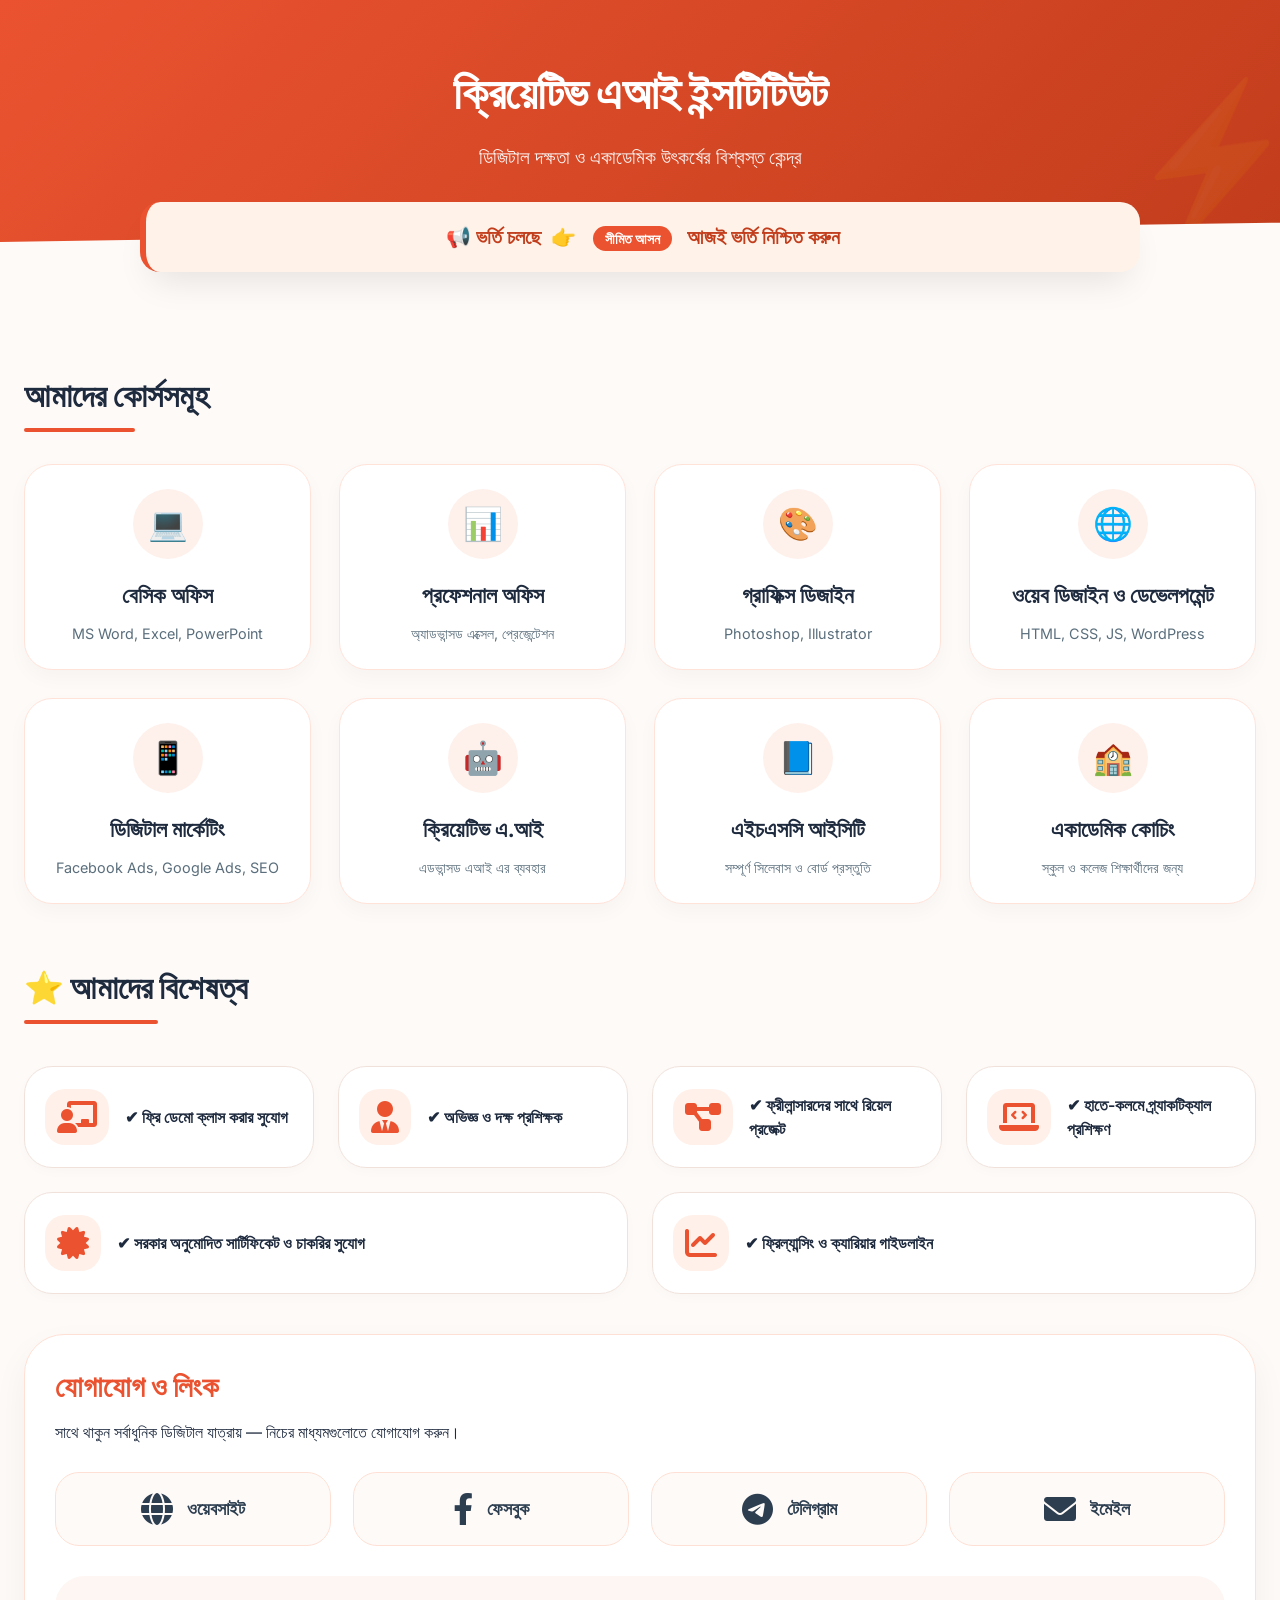
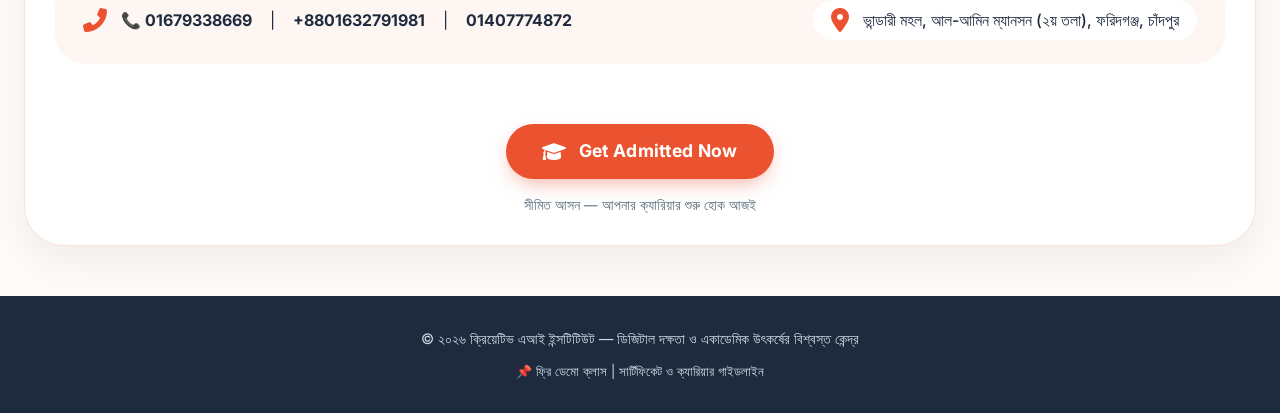
==== index.html @ bca7ca6b "Add files via upload" ====
<!DOCTYPE html>
<html lang="bn">
<head>
  <meta charset="UTF-8">
  <meta name="viewport" content="width=device-width, initial-scale=1.0, user-scalable=yes">
  <title>ক্রিয়েটিভ এআই ইন্সটিটিউট | ডিজিটাল দক্ষতা ও একাডেমিক উৎকর্ষ</title>
  <!-- Google Fonts & Font Awesome Icons for professional look -->
  <link href="https://fonts.googleapis.com/css2?family=Inter:opsz,wght@14..32,300;14..32,400;14..32,600;14..32,700;14..32,800&display=swap" rel="stylesheet">
  <link rel="stylesheet" href="https://cdnjs.cloudflare.com/ajax/libs/font-awesome/6.0.0-beta3/css/all.min.css">
  <!-- AOS Library for scroll animations -->
  <link href="https://unpkg.com/aos@2.3.1/dist/aos.css" rel="stylesheet">
  <style>
    * {
      margin: 0;
      padding: 0;
      box-sizing: border-box;
    }

    body {
      font-family: 'Inter', sans-serif;
      background-color: #fefaf8;
      color: #1e2a3e;
      scroll-behavior: smooth;
      line-height: 1.5;
    }

    /* custom scrollbar */
    ::-webkit-scrollbar {
      width: 8px;
    }
    ::-webkit-scrollbar-track {
      background: #f1e8e5;
    }
    ::-webkit-scrollbar-thumb {
      background: #EB5330;
      border-radius: 10px;
    }

    /* header with gradient & animation */
    .hero {
      background: linear-gradient(135deg, #EB5330 0%, #c23d1c 100%);
      color: white;
      padding: 60px 20px 70px;
      text-align: center;
      position: relative;
      overflow: hidden;
      clip-path: polygon(0 0, 100% 0, 100% 92%, 0 100%);
    }

    .hero h1 {
      font-size: 2.8rem;
      font-weight: 800;
      letter-spacing: -0.5px;
      margin-bottom: 16px;
      animation: fadeSlideUp 0.8s ease-out;
    }

    .hero p {
      font-size: 1.2rem;
      opacity: 0.95;
      max-width: 650px;
      margin: 0 auto;
      animation: fadeSlideUp 0.8s ease-out 0.1s backwards;
    }

    @keyframes fadeSlideUp {
      0% {
        opacity: 0;
        transform: translateY(30px);
      }
      100% {
        opacity: 1;
        transform: translateY(0);
      }
    }

    .hero::after {
      content: "⚡";
      font-size: 140px;
      opacity: 0.08;
      position: absolute;
      bottom: -20px;
      right: -20px;
      pointer-events: none;
      transform: rotate(-8deg);
    }

    .container {
      max-width: 1280px;
      margin: 0 auto;
      padding: 0 24px;
    }

    /* announcement banner */
    .announcement {
      background: #fff3e9;
      border-left: 6px solid #EB5330;
      border-radius: 20px;
      padding: 20px 28px;
      margin: -40px auto 40px auto;
      max-width: 1000px;
      box-shadow: 0 20px 35px -12px rgba(0, 0, 0, 0.1);
      text-align: center;
      backdrop-filter: blur(2px);
      transition: transform 0.3s ease, box-shadow 0.3s;
      animation: fadeSlideUp 0.6s ease-out 0.2s backwards;
    }

    .announcement:hover {
      transform: translateY(-5px);
      box-shadow: 0 25px 40px -14px rgba(235, 83, 48, 0.2);
    }

    .announcement p {
      font-size: 1.25rem;
      font-weight: 700;
      color: #c23d1c;
    }

    .announcement span {
      font-weight: 800;
      background: #EB5330;
      color: white;
      padding: 4px 12px;
      border-radius: 50px;
      font-size: 0.9rem;
      margin-left: 12px;
    }

    /* section headings */
    .section-title {
      font-size: 2rem;
      font-weight: 800;
      color: #1e2a3e;
      margin: 60px 0 24px 0;
      position: relative;
      display: inline-block;
    }
    .section-title:after {
      content: '';
      position: absolute;
      bottom: -12px;
      left: 0;
      width: 60%;
      height: 4px;
      background: #EB5330;
      border-radius: 4px;
    }

    /* course grid - modern cards with hover */
    .courses-grid {
      display: grid;
      grid-template-columns: repeat(auto-fill, minmax(260px, 1fr));
      gap: 28px;
      margin-top: 20px;
    }

    .course-card {
      background: white;
      border-radius: 28px;
      padding: 24px 20px;
      transition: all 0.35s cubic-bezier(0.2, 0.9, 0.4, 1.1);
      box-shadow: 0 8px 20px rgba(0, 0, 0, 0.03);
      border: 1px solid #ffe2d8;
      cursor: pointer;
      text-align: center;
    }

    .course-card:hover {
      transform: translateY(-10px);
      box-shadow: 0 25px 35px -12px rgba(235, 83, 48, 0.25);
      border-color: #EB5330;
      background: #ffffff;
    }

    .course-icon {
      background: #fef1ec;
      width: 70px;
      height: 70px;
      line-height: 70px;
      text-align: center;
      border-radius: 50%;
      font-size: 32px;
      margin: 0 auto 20px;
      transition: 0.3s;
      color: #EB5330;
    }

    .course-card:hover .course-icon {
      background: #EB5330;
      color: white;
      transform: scale(1.05);
    }

    .course-card h3 {
      font-size: 1.35rem;
      font-weight: 700;
      margin-bottom: 12px;
    }

    .course-card p {
      font-size: 0.9rem;
      color: #5a6e7c;
    }

    /* features list with icons */
    .features-grid {
      display: flex;
      flex-wrap: wrap;
      gap: 24px;
      margin: 30px 0 40px;
    }

    .feature-item {
      flex: 1 1 280px;
      background: white;
      padding: 22px 20px;
      border-radius: 28px;
      display: flex;
      align-items: center;
      gap: 16px;
      transition: 0.25s;
      box-shadow: 0 4px 12px rgba(0,0,0,0.02);
      border: 1px solid #f0e2db;
    }

    .feature-item i {
      font-size: 32px;
      color: #EB5330;
      background: #fff0ea;
      padding: 12px;
      border-radius: 20px;
    }

    .feature-item span {
      font-weight: 600;
      font-size: 1rem;
    }

    /* contact & social section - unified box style */
    .contact-wrapper {
      background: #ffffff;
      border-radius: 40px;
      padding: 30px 30px;
      margin: 40px 0 50px;
      box-shadow: 0 15px 35px rgba(0,0,0,0.05);
      border: 1px solid #ffe0d4;
    }

    /* UNIFIED BOXES: website, facebook, telegram, email all same style */
    .social-links {
      display: grid;
      grid-template-columns: repeat(auto-fit, minmax(200px, 1fr));
      gap: 22px;
      margin: 28px 0 24px;
    }

    .social-card {
      background: #fefaf8;
      border-radius: 24px;
      text-align: center;
      padding: 20px 12px;
      transition: all 0.3s;
      border: 1px solid #fee0d4;
      text-decoration: none;
      color: #2d3e50;
      display: flex;
      align-items: center;
      justify-content: center;
      gap: 14px;
      font-weight: 700;
      font-size: 1.1rem;
      backdrop-filter: blur(2px);
    }

    .social-card i {
      font-size: 32px;
      transition: 0.2s;
    }

    .social-card:hover {
      background: #EB5330;
      color: white;
      transform: translateY(-6px);
      border-color: #EB5330;
      box-shadow: 0 15px 25px -12px rgba(235,83,48,0.4);
    }

    .social-card:hover i {
      color: white;
      transform: scale(1.02);
    }

    /* email box same style - we add an extra email card */
    .email-card {
      background: #fefaf8;
      border-radius: 24px;
      text-align: center;
      padding: 20px 12px;
      transition: all 0.3s;
      border: 1px solid #fee0d4;
      text-decoration: none;
      color: #2d3e50;
      display: flex;
      align-items: center;
      justify-content: center;
      gap: 14px;
      font-weight: 700;
      font-size: 1rem;
      cursor: pointer;
    }

    .email-card i {
      font-size: 32px;
      color: #EB5330;
    }

    .email-card:hover {
      background: #EB5330;
      color: white;
      transform: translateY(-6px);
      border-color: #EB5330;
    }
    .email-card:hover i {
      color: white;
    }

    .contact-details {
      display: flex;
      flex-wrap: wrap;
      gap: 28px;
      justify-content: space-between;
      background: #fdf6f2;
      border-radius: 30px;
      padding: 24px 28px;
      margin-top: 30px;
    }

    .contact-details div {
      display: flex;
      align-items: center;
      gap: 14px;
      font-size: 1rem;
      flex-wrap: wrap;
    }

    .contact-details i {
      font-size: 24px;
      color: #EB5330;
    }

    .address {
      font-weight: 500;
      background: #ffffff;
      padding: 8px 18px;
      border-radius: 40px;
    }

    /* CTA button styling */
    .cta-btn {
      display: inline-flex;
      align-items: center;
      gap: 12px;
      background: #EB5330;
      color: white;
      border: none;
      padding: 14px 36px;
      border-radius: 60px;
      font-weight: 700;
      margin-top: 20px;
      transition: all 0.3s ease;
      text-decoration: none;
      font-size: 1.1rem;
      box-shadow: 0 8px 20px -6px rgba(235,83,48,0.5);
      letter-spacing: 0.3px;
    }

    .cta-btn i {
      font-size: 1.2rem;
    }

    .cta-btn:hover {
      background: #b93f20;
      transform: scale(1.03);
      box-shadow: 0 12px 24px -8px rgba(235,83,48,0.7);
    }

    footer {
      background: #1e2a3e;
      color: #cddfe7;
      text-align: center;
      padding: 32px 20px;
      margin-top: 40px;
      font-size: 0.9rem;
    }

    @keyframes pulseGlow {
      0% { box-shadow: 0 0 0 0 rgba(235,83,48,0.4); }
      70% { box-shadow: 0 0 0 12px rgba(235,83,48,0); }
      100% { box-shadow: 0 0 0 0 rgba(235,83,48,0); }
    }

    @media (max-width: 768px) {
      .hero h1 {
        font-size: 2rem;
      }
      .hero p {
        font-size: 1rem;
      }
      .section-title {
        font-size: 1.7rem;
      }
      .announcement p {
        font-size: 1rem;
      }
      .contact-details {
        flex-direction: column;
        align-items: flex-start;
      }
      .social-card, .email-card {
        font-size: 0.95rem;
        padding: 16px 8px;
      }
    }
  </style>
</head>
<body>

<header class="hero">
  <h1>ক্রিয়েটিভ এআই ইন্সটিটিউট</h1>
  <p>ডিজিটাল দক্ষতা ও একাডেমিক উৎকর্ষের বিশ্বস্ত কেন্দ্র</p>
</header>

<div class="container">
  <!-- animated announcement -->
  <div class="announcement" data-aos="fade-up" data-aos-duration="700">
    <p>📢 ভর্তি চলছে &nbsp;👉 <span>সীমিত আসন</span> &nbsp; আজই ভর্তি নিশ্চিত করুন</p>
  </div>

  <!-- Courses section -->
  <h2 class="section-title" data-aos="fade-right">আমাদের কোর্সসমূহ</h2>
  <div class="courses-grid" data-aos="fade-up" data-aos-delay="100">
    <div class="course-card">
      <div class="course-icon">💻</div>
      <h3>বেসিক অফিস</h3>
      <p>MS Word, Excel, PowerPoint</p>
    </div>
    <div class="course-card">
      <div class="course-icon">📊</div>
      <h3>প্রফেশনাল অফিস</h3>
      <p>অ্যাডভান্সড এক্সেল, প্রেজেন্টেশন</p>
    </div>
    <div class="course-card">
      <div class="course-icon">🎨</div>
      <h3>গ্রাফিক্স ডিজাইন</h3>
      <p>Photoshop, Illustrator</p>
    </div>
    <div class="course-card">
      <div class="course-icon">🌐</div>
      <h3>ওয়েব ডিজাইন ও ডেভেলপমেন্ট</h3>
      <p>HTML, CSS, JS, WordPress</p>
    </div>
    <div class="course-card">
      <div class="course-icon">📱</div>
      <h3>ডিজিটাল মার্কেটিং</h3>
      <p>Facebook Ads, Google Ads, SEO</p>
    </div>
    <div class="course-card">
      <div class="course-icon">🤖</div>
      <h3>ক্রিয়েটিভ এ.আই</h3>
      <p>এডভান্সড এআই এর ব্যবহার</p>
    </div>
    <div class="course-card">
      <div class="course-icon">📘</div>
      <h3>এইচএসসি আইসিটি</h3>
      <p>সম্পূর্ণ সিলেবাস ও বোর্ড প্রস্তুতি</p>
    </div>
    <div class="course-card">
      <div class="course-icon">🏫</div>
      <h3>একাডেমিক কোচিং</h3>
      <p>স্কুল ও কলেজ শিক্ষার্থীদের জন্য</p>
    </div>
  </div>

  <!-- Our specialties with better animation -->
  <h2 class="section-title" data-aos="fade-right">⭐ আমাদের বিশেষত্ব</h2>
  <div class="features-grid" data-aos="fade-up" data-aos-delay="50">
    <div class="feature-item"><i class="fas fa-chalkboard-teacher"></i><span>✔ ফ্রি ডেমো ক্লাস করার সুযোগ</span></div>
    <div class="feature-item"><i class="fas fa-user-tie"></i><span>✔ অভিজ্ঞ ও দক্ষ প্রশিক্ষক</span></div>
    <div class="feature-item"><i class="fas fa-project-diagram"></i><span>✔ ফ্রীলান্সারদের সাথে রিয়েল প্রজেক্ট</span></div>
    <div class="feature-item"><i class="fas fa-laptop-code"></i><span>✔ হাতে-কলমে প্র্যাকটিক্যাল প্রশিক্ষণ</span></div>
    <div class="feature-item"><i class="fas fa-certificate"></i><span>✔ সরকার অনুমোদিত সার্টিফিকেট ও চাকরির সুযোগ</span></div>
    <div class="feature-item"><i class="fas fa-chart-line"></i><span>✔ ফ্রিল্যান্সিং ও ক্যারিয়ার গাইডলাইন</span></div>
  </div>

  <!-- contact & social professional area with UNIFIED boxes for Website, FB, Telegram, and Email -->
  <div class="contact-wrapper" data-aos="zoom-in-up" data-aos-duration="800">
    <h3 style="font-size: 1.8rem; font-weight: 700; color: #EB5330; margin-bottom: 12px;">যোগাযোগ ও লিংক</h3>
    <p style="margin-bottom: 20px;">সাথে থাকুন সর্বাধুনিক ডিজিটাল যাত্রায় — নিচের মাধ্যমগুলোতে যোগাযোগ করুন।</p>

    <!-- Four identical style boxes: Website, Facebook, Telegram, Email -->
    <div class="social-links">
      <a href="https://creativeaiinstitute.blogspot.com" target="_blank" class="social-card">
        <i class="fas fa-globe"></i> ওয়েবসাইট
      </a>
      <a href="https://www.facebook.com/share/17eVQiakV6/" target="_blank" class="social-card">
        <i class="fab fa-facebook-f"></i> ফেসবুক
      </a>
      <a href="https://t.me/creativeaibd01" target="_blank" class="social-card">
        <i class="fab fa-telegram-plane"></i> টেলিগ্রাম
      </a>
      <!-- Email as same style box (opens mail client) -->
      <a href="mailto:creativeaibd01@gmail.com" class="social-card">
        <i class="fas fa-envelope"></i> ইমেইল
      </a>
    </div>

    <!-- Phone & address details (kept clean) -->
    <div class="contact-details">
      <div><i class="fas fa-phone-alt"></i> <strong>📞 01679338669</strong> &nbsp;|&nbsp; <strong>+8801632791981</strong> &nbsp;|&nbsp; <strong>01407774872</strong></div>
      <div class="address"><i class="fas fa-map-marker-alt"></i> ভান্ডারী মহল, আল-আমিন ম্যানসন (২য় তলা), ফরিদগঞ্জ, চাঁদপুর</div>
    </div>

    <!-- CTA Button: "Get admitted now" linking to the website (same as website link) 
         And changed text to appropriate admission CTA in both Bangla+English vibe -->
    <div style="text-align: center; margin-top: 40px;">
      <a href="https://creativeaiinstitute.blogspot.com" target="_blank" class="cta-btn" style="animation: pulseGlow 1.8s infinite;">
        <i class="fas fa-graduation-cap"></i>Get Admitted Now
      </a>
      <p style="margin-top: 16px; font-size: 0.85rem; color: #5a6e7c;">সীমিত আসন — আপনার ক্যারিয়ার শুরু হোক আজই</p>
    </div>
  </div>
</div>

<footer>
  <p>© ২০২৬ ক্রিয়েটিভ এআই ইন্সটিটিউট — ডিজিটাল দক্ষতা ও একাডেমিক উৎকর্ষের বিশ্বস্ত কেন্দ্র</p>
  <p style="margin-top: 12px; font-size: 0.8rem;">📌 ফ্রি ডেমো ক্লাস | সার্টিফিকেট ও ক্যারিয়ার গাইডলাইন</p>
</footer>

<!-- AOS script for scroll animations -->
<script src="https://unpkg.com/aos@2.3.1/dist/aos.js"></script>
<script>
  AOS.init({
    duration: 800,
    once: true,
    offset: 60,
    easing: 'ease-out-quad'
  });
  // optional micro-interaction
  const courseCards = document.querySelectorAll('.course-card');
  courseCards.forEach(card => {
    card.addEventListener('click', () => {
      // just for user engagement feel
      console.log('Explore course');
    });
  });
</script>
</body>
</html>
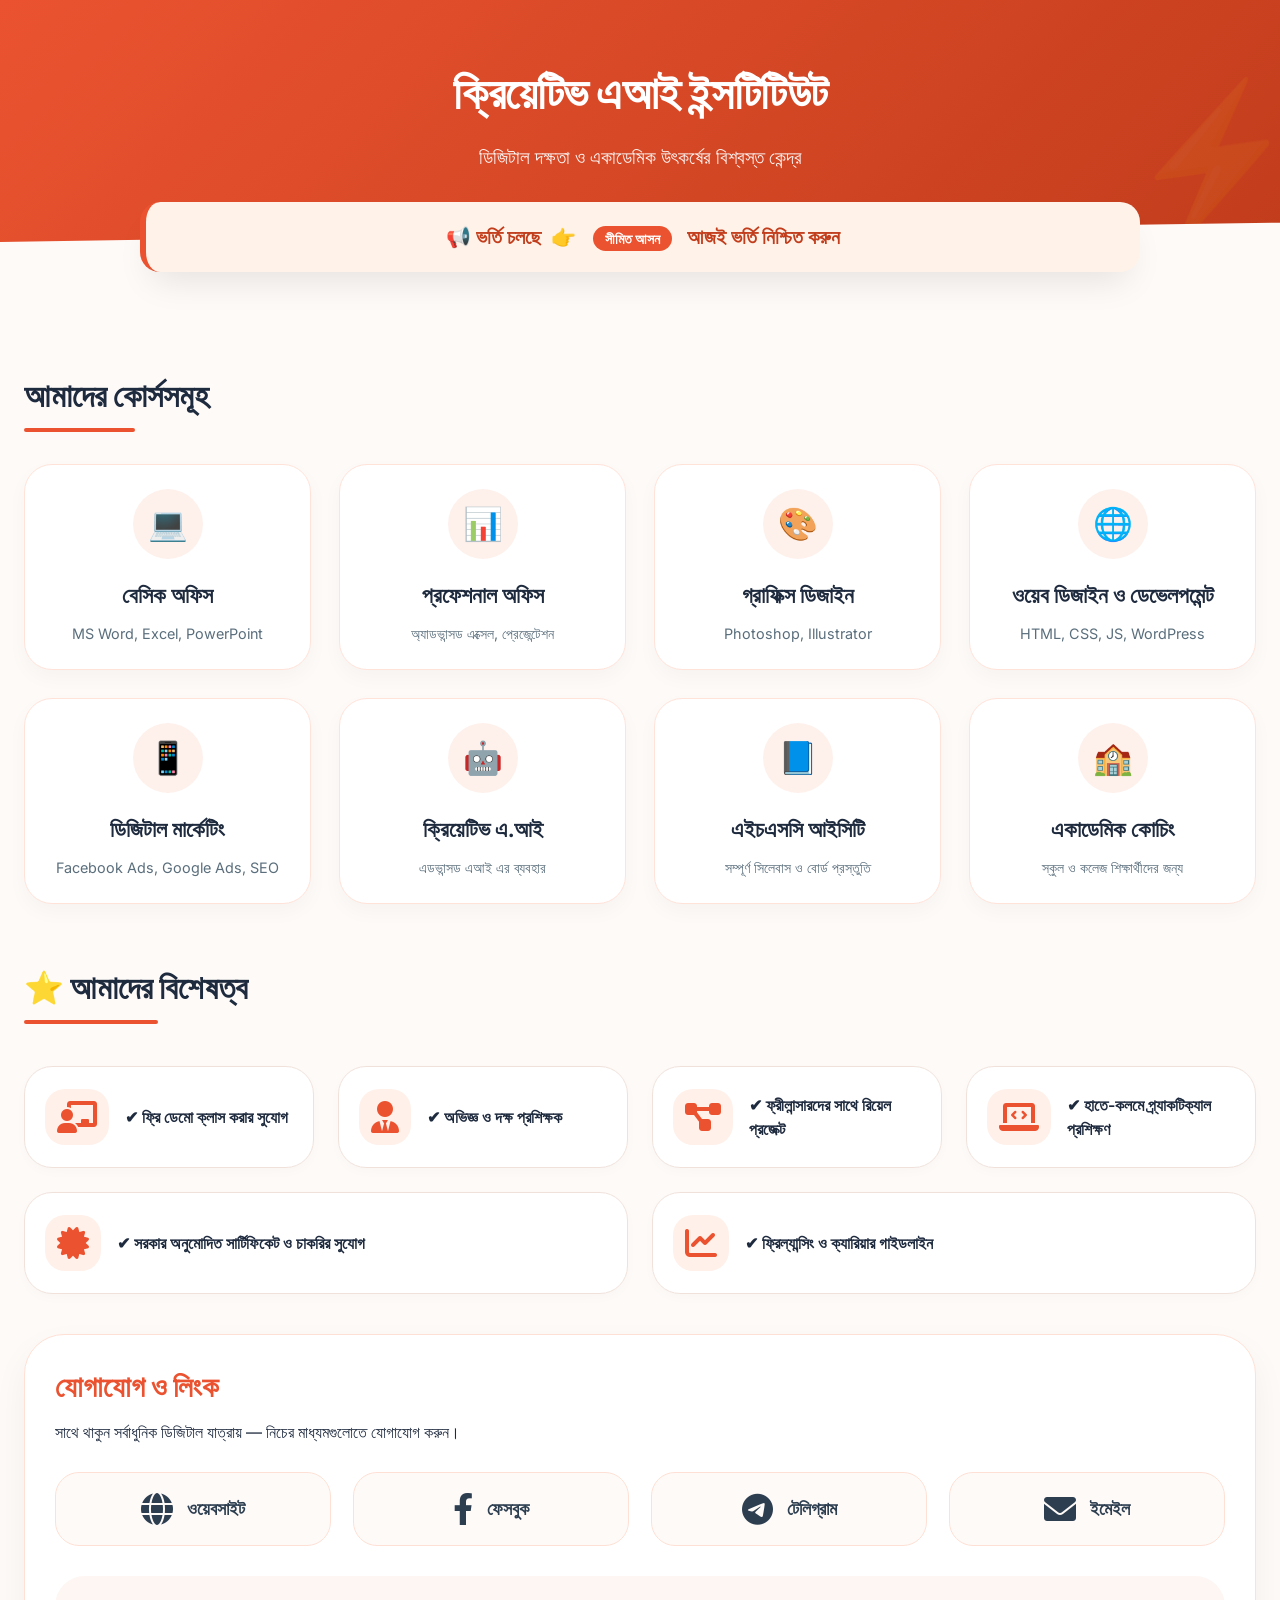
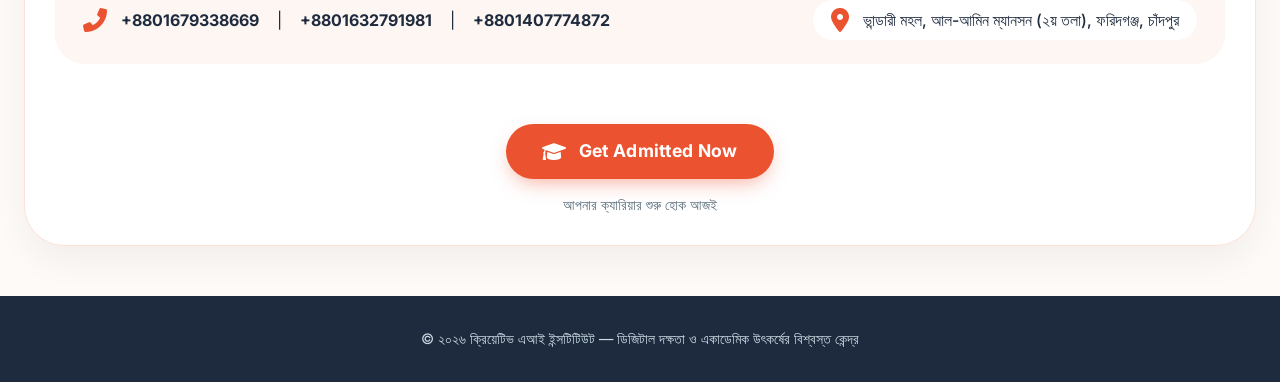
==== commit fec83325: "Update index.html" ====
--- a/index.html
+++ b/index.html
@@ -517,7 +517,7 @@
 
     <!-- Phone & address details (kept clean) -->
     <div class="contact-details">
-      <div><i class="fas fa-phone-alt"></i> <strong>📞 01679338669</strong> &nbsp;|&nbsp; <strong>+8801632791981</strong> &nbsp;|&nbsp; <strong>01407774872</strong></div>
+      <div><i class="fas fa-phone-alt"></i> <strong>+8801679338669</strong> &nbsp;|&nbsp; <strong>+8801632791981</strong> &nbsp;|&nbsp; <strong>+8801407774872</strong></div>
       <div class="address"><i class="fas fa-map-marker-alt"></i> ভান্ডারী মহল, আল-আমিন ম্যানসন (২য় তলা), ফরিদগঞ্জ, চাঁদপুর</div>
     </div>
 
@@ -527,14 +527,13 @@
       <a href="https://creativeaiinstitute.blogspot.com" target="_blank" class="cta-btn" style="animation: pulseGlow 1.8s infinite;">
         <i class="fas fa-graduation-cap"></i>Get Admitted Now
       </a>
-      <p style="margin-top: 16px; font-size: 0.85rem; color: #5a6e7c;">সীমিত আসন — আপনার ক্যারিয়ার শুরু হোক আজই</p>
+      <p style="margin-top: 16px; font-size: 0.85rem; color: #5a6e7c;">আপনার ক্যারিয়ার শুরু হোক আজই</p>
     </div>
   </div>
 </div>
 
 <footer>
   <p>© ২০২৬ ক্রিয়েটিভ এআই ইন্সটিটিউট — ডিজিটাল দক্ষতা ও একাডেমিক উৎকর্ষের বিশ্বস্ত কেন্দ্র</p>
-  <p style="margin-top: 12px; font-size: 0.8rem;">📌 ফ্রি ডেমো ক্লাস | সার্টিফিকেট ও ক্যারিয়ার গাইডলাইন</p>
 </footer>
 
 <!-- AOS script for scroll animations -->
@@ -556,4 +555,4 @@
   });
 </script>
 </body>
-</html>+</html>
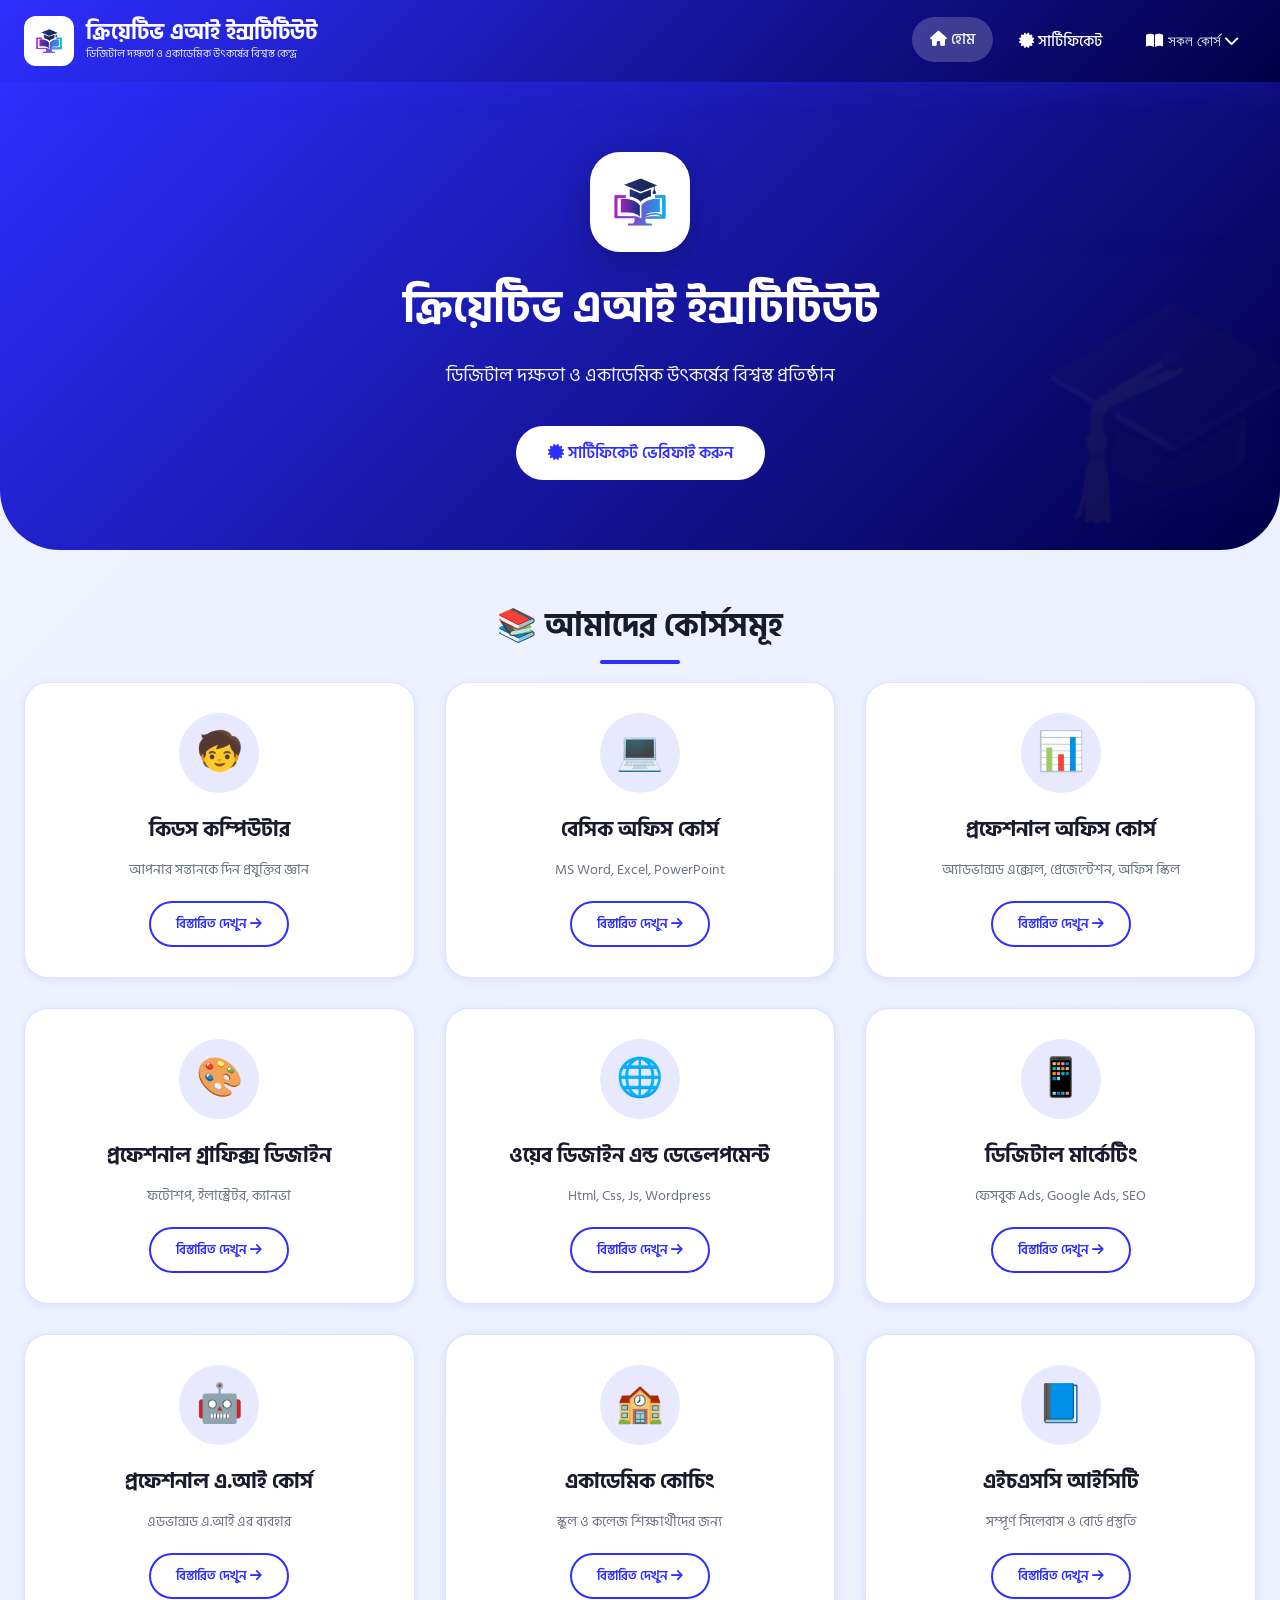
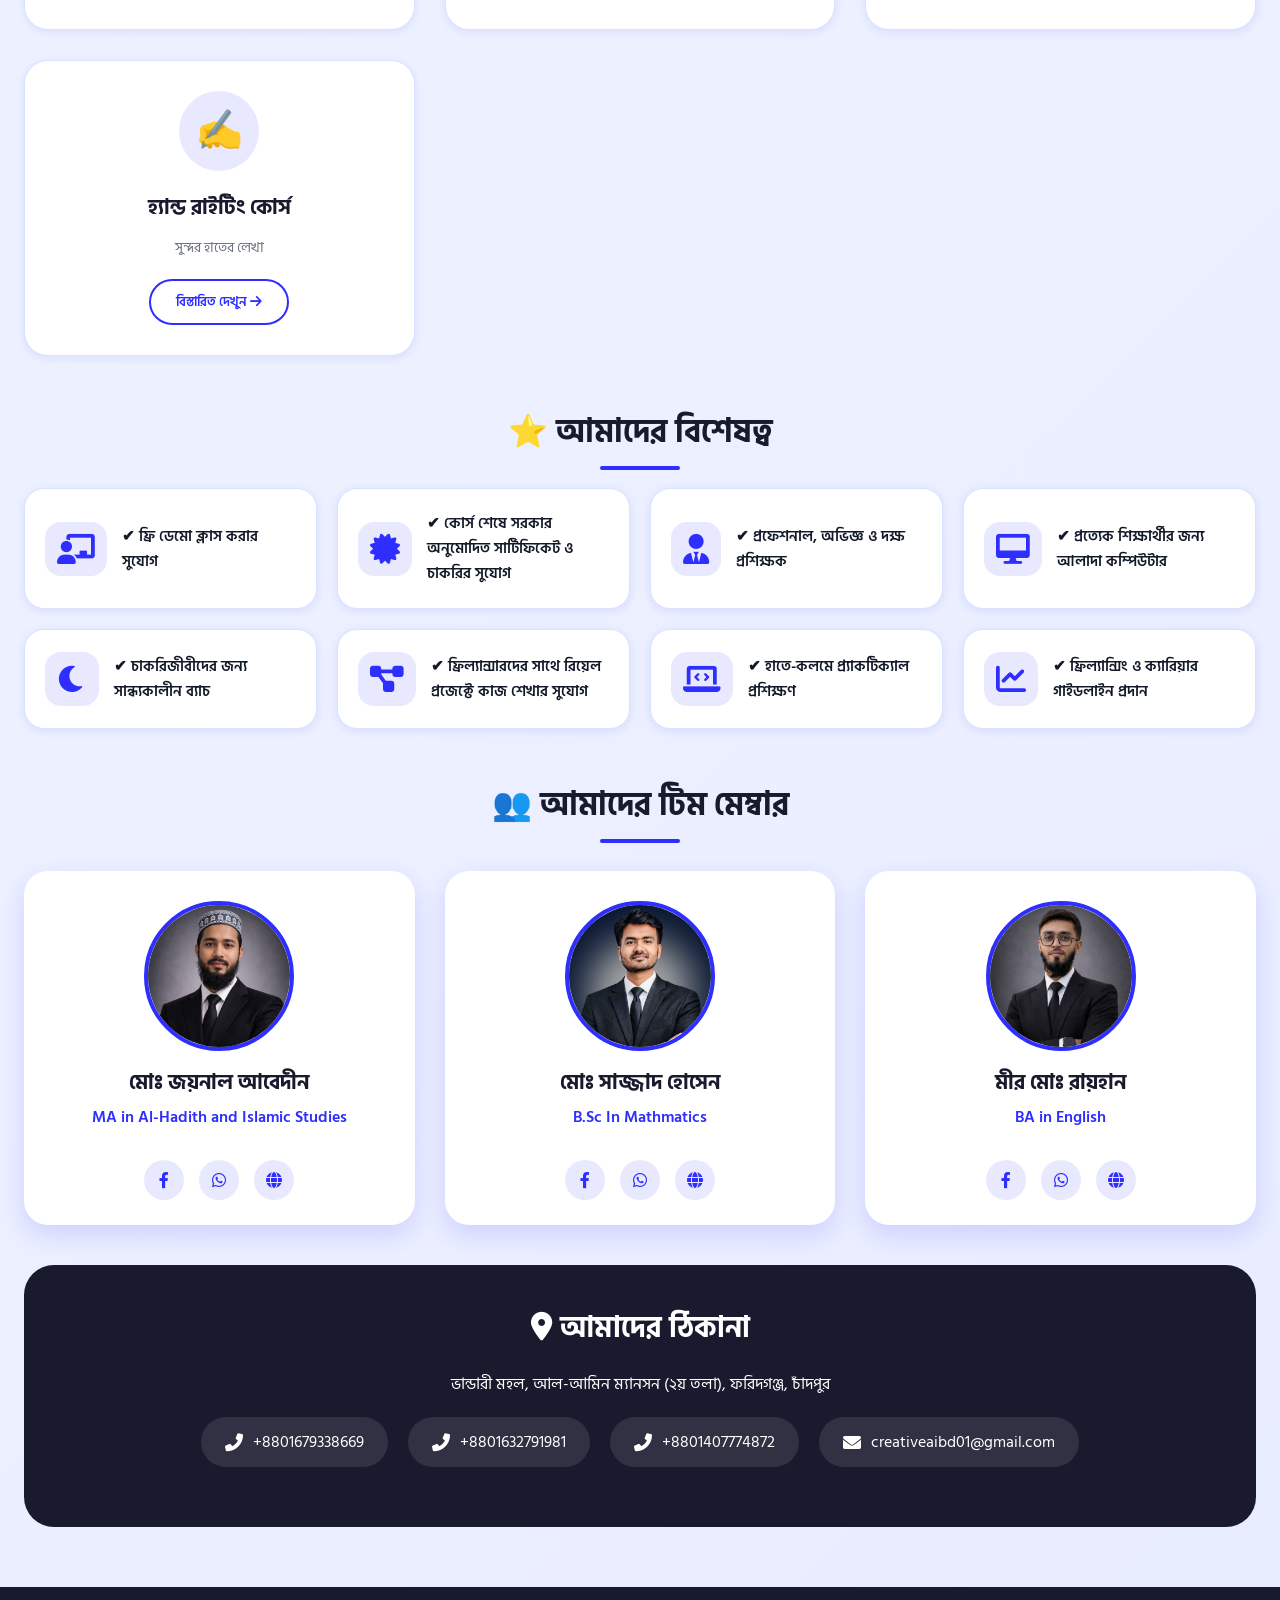
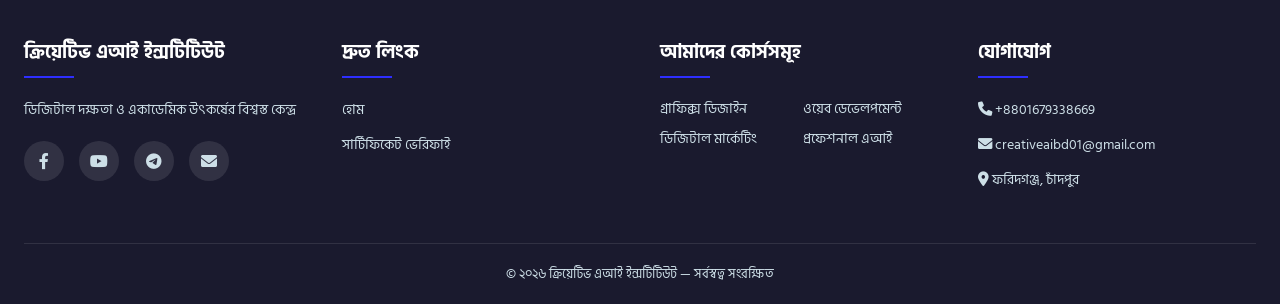
==== commit 0c81d81f: "Add files via upload" ====
--- a/index.html
+++ b/index.html
@@ -1,558 +1,237 @@
 <!DOCTYPE html>
 <html lang="bn">
 <head>
-  <meta charset="UTF-8">
-  <meta name="viewport" content="width=device-width, initial-scale=1.0, user-scalable=yes">
-  <title>ক্রিয়েটিভ এআই ইন্সটিটিউট | ডিজিটাল দক্ষতা ও একাডেমিক উৎকর্ষ</title>
-  <!-- Google Fonts & Font Awesome Icons for professional look -->
-  <link href="https://fonts.googleapis.com/css2?family=Inter:opsz,wght@14..32,300;14..32,400;14..32,600;14..32,700;14..32,800&display=swap" rel="stylesheet">
-  <link rel="stylesheet" href="https://cdnjs.cloudflare.com/ajax/libs/font-awesome/6.0.0-beta3/css/all.min.css">
-  <!-- AOS Library for scroll animations -->
-  <link href="https://unpkg.com/aos@2.3.1/dist/aos.css" rel="stylesheet">
-  <style>
-    * {
-      margin: 0;
-      padding: 0;
-      box-sizing: border-box;
-    }
-
-    body {
-      font-family: 'Inter', sans-serif;
-      background-color: #fefaf8;
-      color: #1e2a3e;
-      scroll-behavior: smooth;
-      line-height: 1.5;
-    }
-
-    /* custom scrollbar */
-    ::-webkit-scrollbar {
-      width: 8px;
-    }
-    ::-webkit-scrollbar-track {
-      background: #f1e8e5;
-    }
-    ::-webkit-scrollbar-thumb {
-      background: #EB5330;
-      border-radius: 10px;
-    }
-
-    /* header with gradient & animation */
-    .hero {
-      background: linear-gradient(135deg, #EB5330 0%, #c23d1c 100%);
-      color: white;
-      padding: 60px 20px 70px;
-      text-align: center;
-      position: relative;
-      overflow: hidden;
-      clip-path: polygon(0 0, 100% 0, 100% 92%, 0 100%);
-    }
-
-    .hero h1 {
-      font-size: 2.8rem;
-      font-weight: 800;
-      letter-spacing: -0.5px;
-      margin-bottom: 16px;
-      animation: fadeSlideUp 0.8s ease-out;
-    }
-
-    .hero p {
-      font-size: 1.2rem;
-      opacity: 0.95;
-      max-width: 650px;
-      margin: 0 auto;
-      animation: fadeSlideUp 0.8s ease-out 0.1s backwards;
-    }
-
-    @keyframes fadeSlideUp {
-      0% {
-        opacity: 0;
-        transform: translateY(30px);
-      }
-      100% {
-        opacity: 1;
-        transform: translateY(0);
-      }
-    }
-
-    .hero::after {
-      content: "⚡";
-      font-size: 140px;
-      opacity: 0.08;
-      position: absolute;
-      bottom: -20px;
-      right: -20px;
-      pointer-events: none;
-      transform: rotate(-8deg);
-    }
-
-    .container {
-      max-width: 1280px;
-      margin: 0 auto;
-      padding: 0 24px;
-    }
-
-    /* announcement banner */
-    .announcement {
-      background: #fff3e9;
-      border-left: 6px solid #EB5330;
-      border-radius: 20px;
-      padding: 20px 28px;
-      margin: -40px auto 40px auto;
-      max-width: 1000px;
-      box-shadow: 0 20px 35px -12px rgba(0, 0, 0, 0.1);
-      text-align: center;
-      backdrop-filter: blur(2px);
-      transition: transform 0.3s ease, box-shadow 0.3s;
-      animation: fadeSlideUp 0.6s ease-out 0.2s backwards;
-    }
-
-    .announcement:hover {
-      transform: translateY(-5px);
-      box-shadow: 0 25px 40px -14px rgba(235, 83, 48, 0.2);
-    }
-
-    .announcement p {
-      font-size: 1.25rem;
-      font-weight: 700;
-      color: #c23d1c;
-    }
-
-    .announcement span {
-      font-weight: 800;
-      background: #EB5330;
-      color: white;
-      padding: 4px 12px;
-      border-radius: 50px;
-      font-size: 0.9rem;
-      margin-left: 12px;
-    }
-
-    /* section headings */
-    .section-title {
-      font-size: 2rem;
-      font-weight: 800;
-      color: #1e2a3e;
-      margin: 60px 0 24px 0;
-      position: relative;
-      display: inline-block;
-    }
-    .section-title:after {
-      content: '';
-      position: absolute;
-      bottom: -12px;
-      left: 0;
-      width: 60%;
-      height: 4px;
-      background: #EB5330;
-      border-radius: 4px;
-    }
-
-    /* course grid - modern cards with hover */
-    .courses-grid {
-      display: grid;
-      grid-template-columns: repeat(auto-fill, minmax(260px, 1fr));
-      gap: 28px;
-      margin-top: 20px;
-    }
-
-    .course-card {
-      background: white;
-      border-radius: 28px;
-      padding: 24px 20px;
-      transition: all 0.35s cubic-bezier(0.2, 0.9, 0.4, 1.1);
-      box-shadow: 0 8px 20px rgba(0, 0, 0, 0.03);
-      border: 1px solid #ffe2d8;
-      cursor: pointer;
-      text-align: center;
-    }
-
-    .course-card:hover {
-      transform: translateY(-10px);
-      box-shadow: 0 25px 35px -12px rgba(235, 83, 48, 0.25);
-      border-color: #EB5330;
-      background: #ffffff;
-    }
-
-    .course-icon {
-      background: #fef1ec;
-      width: 70px;
-      height: 70px;
-      line-height: 70px;
-      text-align: center;
-      border-radius: 50%;
-      font-size: 32px;
-      margin: 0 auto 20px;
-      transition: 0.3s;
-      color: #EB5330;
-    }
-
-    .course-card:hover .course-icon {
-      background: #EB5330;
-      color: white;
-      transform: scale(1.05);
-    }
-
-    .course-card h3 {
-      font-size: 1.35rem;
-      font-weight: 700;
-      margin-bottom: 12px;
-    }
-
-    .course-card p {
-      font-size: 0.9rem;
-      color: #5a6e7c;
-    }
-
-    /* features list with icons */
-    .features-grid {
-      display: flex;
-      flex-wrap: wrap;
-      gap: 24px;
-      margin: 30px 0 40px;
-    }
-
-    .feature-item {
-      flex: 1 1 280px;
-      background: white;
-      padding: 22px 20px;
-      border-radius: 28px;
-      display: flex;
-      align-items: center;
-      gap: 16px;
-      transition: 0.25s;
-      box-shadow: 0 4px 12px rgba(0,0,0,0.02);
-      border: 1px solid #f0e2db;
-    }
-
-    .feature-item i {
-      font-size: 32px;
-      color: #EB5330;
-      background: #fff0ea;
-      padding: 12px;
-      border-radius: 20px;
-    }
-
-    .feature-item span {
-      font-weight: 600;
-      font-size: 1rem;
-    }
-
-    /* contact & social section - unified box style */
-    .contact-wrapper {
-      background: #ffffff;
-      border-radius: 40px;
-      padding: 30px 30px;
-      margin: 40px 0 50px;
-      box-shadow: 0 15px 35px rgba(0,0,0,0.05);
-      border: 1px solid #ffe0d4;
-    }
-
-    /* UNIFIED BOXES: website, facebook, telegram, email all same style */
-    .social-links {
-      display: grid;
-      grid-template-columns: repeat(auto-fit, minmax(200px, 1fr));
-      gap: 22px;
-      margin: 28px 0 24px;
-    }
-
-    .social-card {
-      background: #fefaf8;
-      border-radius: 24px;
-      text-align: center;
-      padding: 20px 12px;
-      transition: all 0.3s;
-      border: 1px solid #fee0d4;
-      text-decoration: none;
-      color: #2d3e50;
-      display: flex;
-      align-items: center;
-      justify-content: center;
-      gap: 14px;
-      font-weight: 700;
-      font-size: 1.1rem;
-      backdrop-filter: blur(2px);
-    }
-
-    .social-card i {
-      font-size: 32px;
-      transition: 0.2s;
-    }
-
-    .social-card:hover {
-      background: #EB5330;
-      color: white;
-      transform: translateY(-6px);
-      border-color: #EB5330;
-      box-shadow: 0 15px 25px -12px rgba(235,83,48,0.4);
-    }
-
-    .social-card:hover i {
-      color: white;
-      transform: scale(1.02);
-    }
-
-    /* email box same style - we add an extra email card */
-    .email-card {
-      background: #fefaf8;
-      border-radius: 24px;
-      text-align: center;
-      padding: 20px 12px;
-      transition: all 0.3s;
-      border: 1px solid #fee0d4;
-      text-decoration: none;
-      color: #2d3e50;
-      display: flex;
-      align-items: center;
-      justify-content: center;
-      gap: 14px;
-      font-weight: 700;
-      font-size: 1rem;
-      cursor: pointer;
-    }
-
-    .email-card i {
-      font-size: 32px;
-      color: #EB5330;
-    }
-
-    .email-card:hover {
-      background: #EB5330;
-      color: white;
-      transform: translateY(-6px);
-      border-color: #EB5330;
-    }
-    .email-card:hover i {
-      color: white;
-    }
-
-    .contact-details {
-      display: flex;
-      flex-wrap: wrap;
-      gap: 28px;
-      justify-content: space-between;
-      background: #fdf6f2;
-      border-radius: 30px;
-      padding: 24px 28px;
-      margin-top: 30px;
-    }
-
-    .contact-details div {
-      display: flex;
-      align-items: center;
-      gap: 14px;
-      font-size: 1rem;
-      flex-wrap: wrap;
-    }
-
-    .contact-details i {
-      font-size: 24px;
-      color: #EB5330;
-    }
-
-    .address {
-      font-weight: 500;
-      background: #ffffff;
-      padding: 8px 18px;
-      border-radius: 40px;
-    }
-
-    /* CTA button styling */
-    .cta-btn {
-      display: inline-flex;
-      align-items: center;
-      gap: 12px;
-      background: #EB5330;
-      color: white;
-      border: none;
-      padding: 14px 36px;
-      border-radius: 60px;
-      font-weight: 700;
-      margin-top: 20px;
-      transition: all 0.3s ease;
-      text-decoration: none;
-      font-size: 1.1rem;
-      box-shadow: 0 8px 20px -6px rgba(235,83,48,0.5);
-      letter-spacing: 0.3px;
-    }
-
-    .cta-btn i {
-      font-size: 1.2rem;
-    }
-
-    .cta-btn:hover {
-      background: #b93f20;
-      transform: scale(1.03);
-      box-shadow: 0 12px 24px -8px rgba(235,83,48,0.7);
-    }
-
-    footer {
-      background: #1e2a3e;
-      color: #cddfe7;
-      text-align: center;
-      padding: 32px 20px;
-      margin-top: 40px;
-      font-size: 0.9rem;
-    }
-
-    @keyframes pulseGlow {
-      0% { box-shadow: 0 0 0 0 rgba(235,83,48,0.4); }
-      70% { box-shadow: 0 0 0 12px rgba(235,83,48,0); }
-      100% { box-shadow: 0 0 0 0 rgba(235,83,48,0); }
-    }
-
-    @media (max-width: 768px) {
-      .hero h1 {
-        font-size: 2rem;
-      }
-      .hero p {
-        font-size: 1rem;
-      }
-      .section-title {
-        font-size: 1.7rem;
-      }
-      .announcement p {
-        font-size: 1rem;
-      }
-      .contact-details {
-        flex-direction: column;
-        align-items: flex-start;
-      }
-      .social-card, .email-card {
-        font-size: 0.95rem;
-        padding: 16px 8px;
-      }
-    }
-  </style>
+    <meta charset="UTF-8">
+    <meta name="viewport" content="width=device-width, initial-scale=1.0">
+    <title>ক্রিয়েটিভ এআই ইন্সটিটিউট | ডিজিটাল দক্ষতা ও একাডেমিক উৎকর্ষ</title>
+    <link rel="stylesheet" href="assets/css/style.css">
+    <link href="https://fonts.googleapis.com/css2?family=Hind+Siliguri:wght@300;400;500;600;700&display=swap" rel="stylesheet">
+    <link rel="stylesheet" href="https://cdnjs.cloudflare.com/ajax/libs/font-awesome/6.0.0-beta3/css/all.min.css">
 </head>
 <body>
 
-<header class="hero">
-  <h1>ক্রিয়েটিভ এআই ইন্সটিটিউট</h1>
-  <p>ডিজিটাল দক্ষতা ও একাডেমিক উৎকর্ষের বিশ্বস্ত কেন্দ্র</p>
+<!-- ========== HEADER ========== -->
+<header class="main-header">
+    <div class="container">
+        <div class="header-content">
+            <div class="logo" onclick="location.href='index.html'">
+                <img src="image/logo.png" alt="Logo" class="logo-img">
+                <div class="logo-text">
+                    <h1>ক্রিয়েটিভ এআই ইন্সটিটিউট</h1>
+                    <p>ডিজিটাল দক্ষতা ও একাডেমিক উৎকর্ষের বিশ্বস্ত কেন্দ্র</p>
+                </div>
+            </div>
+            <button class="hamburger" id="hamburger">
+                <span></span>
+                <span></span>
+                <span></span>
+            </button>
+            <nav class="nav-menu" id="navMenu">
+                <a href="index.html"><i class="fas fa-home"></i> হোম</a>
+                <a href="certificate.html"><i class="fas fa-certificate"></i> সার্টিফিকেট</a>
+                <div class="dropdown">
+                    <button class="dropbtn"><i class="fas fa-book-open"></i> সকল কোর্স <i class="fas fa-chevron-down"></i></button>
+                    <div class="dropdown-content">
+                        <a href="course-details/kids-computer.html"><i class="fas fa-child"></i> কিডস কম্পিউটার</a>
+                        <a href="course-details/basic-office.html"><i class="fas fa-laptop"></i> বেসিক অফিস</a>
+                        <a href="course-details/professional-office.html"><i class="fas fa-chart-line"></i> প্রফেশনাল অফিস</a>
+                        <a href="course-details/graphic-design.html"><i class="fas fa-palette"></i> গ্রাফিক্স ডিজাইন</a>
+                        <a href="course-details/web-development.html"><i class="fas fa-code"></i> ওয়েব ডিজাইন ও ডেভেলপমেন্ট</a>
+                        <a href="course-details/digital-marketing.html"><i class="fas fa-bullhorn"></i> ডিজিটাল মার্কেটিং</a>
+                        <a href="course-details/professional-ai.html"><i class="fas fa-robot"></i> প্রফেশনাল এ.আই</a>
+                        <a href="course-details/academic-coaching.html"><i class="fas fa-chalkboard-user"></i> একাডেমিক কোচিং</a>
+                        <a href="course-details/hsc-ict.html"><i class="fas fa-book"></i> এইচএসসি আইসিটি</a>
+                        <a href="course-details/hand-writing.html"><i class="fas fa-pen-fancy"></i> হ্যান্ড রাইটিং</a>
+                    </div>
+                </div>
+            </nav>
+        </div>
+    </div>
 </header>
 
+<!-- ========== HERO SECTION ========== -->
+<section class="hero-section">
+    <div class="container">
+        <div class="hero-logo">
+            <img src="image/logo.png" alt="Creative AI Institute">
+        </div>
+        <h1>ক্রিয়েটিভ এআই ইন্সটিটিউট</h1>
+        <p>ডিজিটাল দক্ষতা ও একাডেমিক উৎকর্ষের বিশ্বস্ত প্রতিষ্ঠান</p>
+        <div class="hero-buttons">
+            <a href="certificate.html" class="btn" style="background: white; color: var(--primary);"><i class="fas fa-certificate"></i> সার্টিফিকেট ভেরিফাই করুন</a>
+        </div>
+    </div>
+</section>
+
+<!-- ========== COURSES SECTION ========== -->
 <div class="container">
-  <!-- animated announcement -->
-  <div class="announcement" data-aos="fade-up" data-aos-duration="700">
-    <p>📢 ভর্তি চলছে &nbsp;👉 <span>সীমিত আসন</span> &nbsp; আজই ভর্তি নিশ্চিত করুন</p>
-  </div>
-
-  <!-- Courses section -->
-  <h2 class="section-title" data-aos="fade-right">আমাদের কোর্সসমূহ</h2>
-  <div class="courses-grid" data-aos="fade-up" data-aos-delay="100">
-    <div class="course-card">
-      <div class="course-icon">💻</div>
-      <h3>বেসিক অফিস</h3>
-      <p>MS Word, Excel, PowerPoint</p>
-    </div>
-    <div class="course-card">
-      <div class="course-icon">📊</div>
-      <h3>প্রফেশনাল অফিস</h3>
-      <p>অ্যাডভান্সড এক্সেল, প্রেজেন্টেশন</p>
-    </div>
-    <div class="course-card">
-      <div class="course-icon">🎨</div>
-      <h3>গ্রাফিক্স ডিজাইন</h3>
-      <p>Photoshop, Illustrator</p>
-    </div>
-    <div class="course-card">
-      <div class="course-icon">🌐</div>
-      <h3>ওয়েব ডিজাইন ও ডেভেলপমেন্ট</h3>
-      <p>HTML, CSS, JS, WordPress</p>
-    </div>
-    <div class="course-card">
-      <div class="course-icon">📱</div>
-      <h3>ডিজিটাল মার্কেটিং</h3>
-      <p>Facebook Ads, Google Ads, SEO</p>
-    </div>
-    <div class="course-card">
-      <div class="course-icon">🤖</div>
-      <h3>ক্রিয়েটিভ এ.আই</h3>
-      <p>এডভান্সড এআই এর ব্যবহার</p>
-    </div>
-    <div class="course-card">
-      <div class="course-icon">📘</div>
-      <h3>এইচএসসি আইসিটি</h3>
-      <p>সম্পূর্ণ সিলেবাস ও বোর্ড প্রস্তুতি</p>
-    </div>
-    <div class="course-card">
-      <div class="course-icon">🏫</div>
-      <h3>একাডেমিক কোচিং</h3>
-      <p>স্কুল ও কলেজ শিক্ষার্থীদের জন্য</p>
-    </div>
-  </div>
-
-  <!-- Our specialties with better animation -->
-  <h2 class="section-title" data-aos="fade-right">⭐ আমাদের বিশেষত্ব</h2>
-  <div class="features-grid" data-aos="fade-up" data-aos-delay="50">
-    <div class="feature-item"><i class="fas fa-chalkboard-teacher"></i><span>✔ ফ্রি ডেমো ক্লাস করার সুযোগ</span></div>
-    <div class="feature-item"><i class="fas fa-user-tie"></i><span>✔ অভিজ্ঞ ও দক্ষ প্রশিক্ষক</span></div>
-    <div class="feature-item"><i class="fas fa-project-diagram"></i><span>✔ ফ্রীলান্সারদের সাথে রিয়েল প্রজেক্ট</span></div>
-    <div class="feature-item"><i class="fas fa-laptop-code"></i><span>✔ হাতে-কলমে প্র্যাকটিক্যাল প্রশিক্ষণ</span></div>
-    <div class="feature-item"><i class="fas fa-certificate"></i><span>✔ সরকার অনুমোদিত সার্টিফিকেট ও চাকরির সুযোগ</span></div>
-    <div class="feature-item"><i class="fas fa-chart-line"></i><span>✔ ফ্রিল্যান্সিং ও ক্যারিয়ার গাইডলাইন</span></div>
-  </div>
-
-  <!-- contact & social professional area with UNIFIED boxes for Website, FB, Telegram, and Email -->
-  <div class="contact-wrapper" data-aos="zoom-in-up" data-aos-duration="800">
-    <h3 style="font-size: 1.8rem; font-weight: 700; color: #EB5330; margin-bottom: 12px;">যোগাযোগ ও লিংক</h3>
-    <p style="margin-bottom: 20px;">সাথে থাকুন সর্বাধুনিক ডিজিটাল যাত্রায় — নিচের মাধ্যমগুলোতে যোগাযোগ করুন।</p>
-
-    <!-- Four identical style boxes: Website, Facebook, Telegram, Email -->
-    <div class="social-links">
-      <a href="https://creativeaiinstitute.blogspot.com" target="_blank" class="social-card">
-        <i class="fas fa-globe"></i> ওয়েবসাইট
-      </a>
-      <a href="https://www.facebook.com/share/17eVQiakV6/" target="_blank" class="social-card">
-        <i class="fab fa-facebook-f"></i> ফেসবুক
-      </a>
-      <a href="https://t.me/creativeaibd01" target="_blank" class="social-card">
-        <i class="fab fa-telegram-plane"></i> টেলিগ্রাম
-      </a>
-      <!-- Email as same style box (opens mail client) -->
-      <a href="mailto:creativeaibd01@gmail.com" class="social-card">
-        <i class="fas fa-envelope"></i> ইমেইল
-      </a>
-    </div>
-
-    <!-- Phone & address details (kept clean) -->
-    <div class="contact-details">
-      <div><i class="fas fa-phone-alt"></i> <strong>+8801679338669</strong> &nbsp;|&nbsp; <strong>+8801632791981</strong> &nbsp;|&nbsp; <strong>+8801407774872</strong></div>
-      <div class="address"><i class="fas fa-map-marker-alt"></i> ভান্ডারী মহল, আল-আমিন ম্যানসন (২য় তলা), ফরিদগঞ্জ, চাঁদপুর</div>
-    </div>
-
-    <!-- CTA Button: "Get admitted now" linking to the website (same as website link) 
-         And changed text to appropriate admission CTA in both Bangla+English vibe -->
-    <div style="text-align: center; margin-top: 40px;">
-      <a href="https://creativeaiinstitute.blogspot.com" target="_blank" class="cta-btn" style="animation: pulseGlow 1.8s infinite;">
-        <i class="fas fa-graduation-cap"></i>Get Admitted Now
-      </a>
-      <p style="margin-top: 16px; font-size: 0.85rem; color: #5a6e7c;">আপনার ক্যারিয়ার শুরু হোক আজই</p>
-    </div>
-  </div>
+    <h2 class="section-title">📚 আমাদের কোর্সসমূহ</h2>
+    <div class="courses-grid">
+        <div class="course-card" onclick="location.href='course-details/kids-computer.html'">
+            <div class="course-icon">🧒</div>
+            <h3>কিডস কম্পিউটার</h3>
+            <p>আপনার সন্তানকে দিন প্রযুক্তির জ্ঞান</p>
+            <button class="btn-details">বিস্তারিত দেখুন <i class="fas fa-arrow-right"></i></button>
+        </div>
+        <div class="course-card" onclick="location.href='course-details/basic-office.html'">
+            <div class="course-icon">💻</div>
+            <h3>বেসিক অফিস কোর্স</h3>
+            <p>MS Word, Excel, PowerPoint</p>
+            <button class="btn-details">বিস্তারিত দেখুন <i class="fas fa-arrow-right"></i></button>
+        </div>
+        <div class="course-card" onclick="location.href='course-details/professional-office.html'">
+            <div class="course-icon">📊</div>
+            <h3>প্রফেশনাল অফিস কোর্স</h3>
+            <p>অ্যাডভান্সড এক্সেল, প্রেজেন্টেশন, অফিস স্কিল</p>
+            <button class="btn-details">বিস্তারিত দেখুন <i class="fas fa-arrow-right"></i></button>
+        </div>
+        <div class="course-card" onclick="location.href='course-details/graphic-design.html'">
+            <div class="course-icon">🎨</div>
+            <h3>প্রফেশনাল গ্রাফিক্স ডিজাইন</h3>
+            <p>ফটোশপ, ইলাস্ট্রেটর, ক্যানভা</p>
+            <button class="btn-details">বিস্তারিত দেখুন <i class="fas fa-arrow-right"></i></button>
+        </div>
+        <div class="course-card" onclick="location.href='course-details/web-development.html'">
+            <div class="course-icon">🌐</div>
+            <h3>ওয়েব ডিজাইন এন্ড ডেভেলপমেন্ট</h3>
+            <p>Html, Css, Js, Wordpress</p>
+            <button class="btn-details">বিস্তারিত দেখুন <i class="fas fa-arrow-right"></i></button>
+        </div>
+        <div class="course-card" onclick="location.href='course-details/digital-marketing.html'">
+            <div class="course-icon">📱</div>
+            <h3>ডিজিটাল মার্কেটিং</h3>
+            <p>ফেসবুক Ads, Google Ads, SEO</p>
+            <button class="btn-details">বিস্তারিত দেখুন <i class="fas fa-arrow-right"></i></button>
+        </div>
+        <div class="course-card" onclick="location.href='course-details/professional-ai.html'">
+            <div class="course-icon">🤖</div>
+            <h3>প্রফেশনাল এ.আই কোর্স</h3>
+            <p>এডভান্সড এ.আই এর ব্যবহার</p>
+            <button class="btn-details">বিস্তারিত দেখুন <i class="fas fa-arrow-right"></i></button>
+        </div>
+        <div class="course-card" onclick="location.href='course-details/academic-coaching.html'">
+            <div class="course-icon">🏫</div>
+            <h3>একাডেমিক কোচিং</h3>
+            <p>স্কুল ও কলেজ শিক্ষার্থীদের জন্য</p>
+            <button class="btn-details">বিস্তারিত দেখুন <i class="fas fa-arrow-right"></i></button>
+        </div>
+        <div class="course-card" onclick="location.href='course-details/hsc-ict.html'">
+            <div class="course-icon">📘</div>
+            <h3>এইচএসসি আইসিটি</h3>
+            <p>সম্পূর্ণ সিলেবাস ও বোর্ড প্রস্তুতি</p>
+            <button class="btn-details">বিস্তারিত দেখুন <i class="fas fa-arrow-right"></i></button>
+        </div>
+        <div class="course-card" onclick="location.href='course-details/hand-writing.html'">
+            <div class="course-icon">✍️</div>
+            <h3>হ্যান্ড রাইটিং কোর্স</h3>
+            <p>সুন্দর হাতের লেখা</p>
+            <button class="btn-details">বিস্তারিত দেখুন <i class="fas fa-arrow-right"></i></button>
+        </div>
+    </div>
+
+    <!-- ========== FEATURES ========== -->
+    <h2 class="section-title">⭐ আমাদের বিশেষত্ব</h2>
+    <div class="features-grid">
+        <div class="feature-item"><i class="fas fa-chalkboard-user"></i><span>✔ ফ্রি ডেমো ক্লাস করার সুযোগ</span></div>
+        <div class="feature-item"><i class="fas fa-certificate"></i><span>✔ কোর্স শেষে সরকার অনুমোদিত সার্টিফিকেট ও চাকরির সুযোগ</span></div>
+        <div class="feature-item"><i class="fas fa-user-tie"></i><span>✔ প্রফেশনাল, অভিজ্ঞ ও দক্ষ প্রশিক্ষক</span></div>
+        <div class="feature-item"><i class="fas fa-desktop"></i><span>✔ প্রত্যেক শিক্ষার্থীর জন্য আলাদা কম্পিউটার</span></div>
+        <div class="feature-item"><i class="fas fa-moon"></i><span>✔ চাকরিজীবীদের জন্য সান্ধ্যকালীন ব্যাচ</span></div>
+        <div class="feature-item"><i class="fas fa-project-diagram"></i><span>✔ ফ্রিল্যান্সারদের সাথে রিয়েল প্রজেক্টে কাজ শেখার সুযোগ</span></div>
+        <div class="feature-item"><i class="fas fa-laptop-code"></i><span>✔ হাতে-কলমে প্র্যাকটিক্যাল প্রশিক্ষণ</span></div>
+        <div class="feature-item"><i class="fas fa-chart-line"></i><span>✔ ফ্রিল্যান্সিং ও ক্যারিয়ার গাইডলাইন প্রদান</span></div>
+    </div>
+
+    <!-- ========== TEAM ========== -->
+    <h2 class="section-title">👥 আমাদের টিম মেম্বার</h2>
+    <div class="team-grid">
+        <div class="team-card">
+            <img src="image/joynal.jpg" alt="Md. Joynal Abedin" class="team-image" onerror="this.src='https://via.placeholder.com/150/EB5330/white?text=JOYNAL'">
+            <h3>মোঃ জয়নাল আবেদীন</h3>
+            <p class="designation">MA in Al-Hadith and Islamic Studies</p>
+            <div class="team-social">
+                <a href="https://facebook.com/joynalar69/"><i class="fab fa-facebook-f"></i></a>
+                <a href="https://wa.me/8801679338669"><i class="fab fa-whatsapp"></i></a>
+                <a href="https://joynalar.netlify.app"><i class="fas fa-globe"></i></a>
+            </div>
+        </div>
+        <div class="team-card">
+            <img src="image/sazzad.jpg" alt="Md. Sajjad Hossain" class="team-image" onerror="this.src='https://via.placeholder.com/150/EB5330/white?text=SAJJAD'">
+            <h3>মোঃ সাজ্জাদ হোসেন</h3>
+            <p class="designation">B.Sc In Mathmatics</p>
+            <div class="team-social">
+                <a href="https://www.facebook.com/share/18qDtC4cmH/"><i class="fab fa-facebook-f"></i></a>
+                <a href="https://wa.me/8801632791981"><i class="fab fa-whatsapp"></i></a>
+                <a href="https://creativesazzad.netlify.app/"><i class="fas fa-globe"></i></a>
+            </div>
+        </div>
+        <div class="team-card">
+            <img src="image/rashed.jpg" alt="Md. Rashed Raihan" class="team-image" onerror="this.src='https://via.placeholder.com/150/EB5330/white?text=RASHED'">
+            <h3>মীর মোঃ রায়হান</h3>
+            <p class="designation">BA in English</p>
+            <div class="team-social">
+                <a href="https://www.facebook.com/TechRashadRaihan"><i class="fab fa-facebook-f"></i></a>
+                <a href="https://wa.me/8801407774872"><i class="fab fa-whatsapp"></i></a>
+                <a href="https://techrashad.github.io/Portfolio/"><i class="fas fa-globe"></i></a>
+            </div>
+        </div>
+    </div>
+
+    <!-- ========== CONTACT ========== -->
+    <div class="contact-info">
+        <h3><i class="fas fa-map-marker-alt"></i> আমাদের ঠিকানা</h3>
+        <p>ভান্ডারী মহল, আল-আমিন ম্যানসন (২য় তলা), ফরিদগঞ্জ, চাঁদপুর</p>
+        <div class="contact-details">
+            <div><i class="fas fa-phone-alt"></i> +8801679338669</div>
+            <div><i class="fas fa-phone-alt"></i> +8801632791981</div>
+            <div><i class="fas fa-phone-alt"></i> +8801407774872</div>
+            <div><i class="fas fa-envelope"></i> creativeaibd01@gmail.com</div>
+        </div>
+    </div>
 </div>
 
-<footer>
-  <p>© ২০২৬ ক্রিয়েটিভ এআই ইন্সটিটিউট — ডিজিটাল দক্ষতা ও একাডেমিক উৎকর্ষের বিশ্বস্ত কেন্দ্র</p>
+<!-- ========== FOOTER ========== -->
+<footer class="main-footer">
+    <div class="container">
+        <div class="footer-content">
+            <div class="footer-col">
+                <h3>ক্রিয়েটিভ এআই ইন্সটিটিউট</h3>
+                <p>ডিজিটাল দক্ষতা ও একাডেমিক উৎকর্ষের বিশ্বস্ত কেন্দ্র</p>
+                <div class="social-links-footer">
+                    <a href="https://www.facebook.com/share/17eVQiakV6/"><i class="fab fa-facebook-f"></i></a>
+                    <a href="#"><i class="fab fa-youtube"></i></a>
+					
+                    <a href="#"><i class="fab fa-telegram-plane"></i></a>
+					<a href="#"><i class="fa fa-envelope"></i></a>
+                </div>
+            </div>
+            <div class="footer-col">
+                <h3>দ্রুত লিংক</h3>
+                <p><a href="index.html">হোম</a></p>
+                <p><a href="certificate.html">সার্টিফিকেট ভেরিফাই</a></p>
+            </div>
+            <div class="footer-col">
+                <h3>আমাদের কোর্সসমূহ</h3>
+                <div class="footer-course-links">
+                    <a href="course-details/graphic-design.html">গ্রাফিক্স ডিজাইন</a>
+                    <a href="course-details/web-development.html">ওয়েব ডেভেলপমেন্ট</a>
+                    <a href="course-details/digital-marketing.html">ডিজিটাল মার্কেটিং</a>
+                    <a href="course-details/professional-ai.html">প্রফেশনাল এআই</a>
+                </div>
+            </div>
+            <div class="footer-col">
+                <h3>যোগাযোগ</h3>
+                <p><i class="fas fa-phone"></i> +8801679338669</p>
+                <p><i class="fas fa-envelope"></i> creativeaibd01@gmail.com</p>
+                <p><i class="fas fa-map-marker-alt"></i> ফরিদগঞ্জ, চাঁদপুর</p>
+            </div>
+        </div>
+        <div class="footer-bottom">
+            <p>© ২০২৬ ক্রিয়েটিভ এআই ইন্সটিটিউট — সর্বস্বত্ব সংরক্ষিত</p>
+        </div>
+    </div>
 </footer>
 
-<!-- AOS script for scroll animations -->
-<script src="https://unpkg.com/aos@2.3.1/dist/aos.js"></script>
-<script>
-  AOS.init({
-    duration: 800,
-    once: true,
-    offset: 60,
-    easing: 'ease-out-quad'
-  });
-  // optional micro-interaction
-  const courseCards = document.querySelectorAll('.course-card');
-  courseCards.forEach(card => {
-    card.addEventListener('click', () => {
-      // just for user engagement feel
-      console.log('Explore course');
-    });
-  });
-</script>
+<script src="assets/js/main.js"></script>
 </body>
-</html>
+</html>
--- a/assets/css/style.css
+++ b/assets/css/style.css
@@ -0,0 +1,1043 @@
+/* assets/css/style.css */
+@import url('https://fonts.googleapis.com/css2?family=Hind+Siliguri:wght@300;400;500;600;700&display=swap');
+
+/* কলপুরুষ ফন্ট - Bengali Font */
+@font-face {
+    font-family: 'Kalpurush';
+    src: url('https://raw.githubusercontent.com/joynal/kalpurush-font/main/Kalpurush.ttf') format('truetype');
+    font-weight: normal;
+    font-style: normal;
+}
+
+:root {
+    /* ব্লু থিম কালার */
+    --primary: #2E2EFF;
+    --primary-dark: #000047;
+    --primary-light: #E8E8FF;
+    --primary-gradient: linear-gradient(135deg, #2E2EFF 0%, #000047 100%);
+    --secondary: #1a1a2e;
+    --success: #10b981;
+    --error: #ef4444;
+    --warning: #f59e0b;
+    --gray: #6b7280;
+    --light: #f9fafb;
+    --white: #ffffff;
+    --dark: #111827;
+    --shadow-sm: 0 2px 8px rgba(46,46,255,0.1);
+    --shadow-md: 0 10px 25px rgba(46,46,255,0.15);
+    --shadow-lg: 0 20px 40px rgba(46,46,255,0.2);
+    --shadow-primary: 0 10px 25px rgba(46,46,255,0.3);
+}
+
+* {
+    margin: 0;
+    padding: 0;
+    box-sizing: border-box;
+}
+
+body {
+    font-family: 'Kalpurush', 'Hind Siliguri', 'Inter', -apple-system, BlinkMacSystemFont, sans-serif;
+    background: linear-gradient(135deg, #f0f4ff 0%, #e8ecff 100%);
+    min-height: 100vh;
+    color: var(--dark);
+    overflow-x: hidden;
+}
+
+.container {
+    max-width: 1280px;
+    margin: 0 auto;
+    padding: 0 24px;
+}
+
+/* ========== HEADER & NAVIGATION ========== */
+.main-header {
+    background: var(--primary-gradient);
+    color: white;
+    padding: 16px 0;
+    position: sticky;
+    top: 0;
+    z-index: 1000;
+    box-shadow: var(--shadow-md);
+}
+
+.header-content {
+    display: flex;
+    justify-content: space-between;
+    align-items: center;
+}
+
+.logo {
+    display: flex;
+    align-items: center;
+    gap: 12px;
+    cursor: pointer;
+}
+
+.logo-img {
+    width: 50px;
+    height: 50px;
+    object-fit: contain;
+    border-radius: 12px;
+    background: white;
+    padding: 5px;
+    transition: transform 0.3s;
+}
+
+.logo:hover .logo-img {
+    transform: scale(1.05);
+}
+
+.logo-text h1 {
+    font-size: 1.4rem;
+    font-weight: 800;
+    line-height: 1.2;
+}
+
+.logo-text p {
+    font-size: 0.7rem;
+    opacity: 0.9;
+}
+
+/* Desktop Navigation */
+.nav-menu {
+    display: flex;
+    gap: 8px;
+    align-items: center;
+}
+
+.nav-menu > a {
+    color: white;
+    text-decoration: none;
+    font-weight: 500;
+    padding: 10px 18px;
+    border-radius: 40px;
+    transition: all 0.3s;
+    font-size: 0.95rem;
+}
+
+.nav-menu > a:hover, .nav-menu > a.active {
+    background: rgba(255,255,255,0.2);
+    transform: translateY(-2px);
+}
+
+/* Dropdown Menu */
+.dropdown {
+    position: relative;
+    display: inline-block;
+}
+
+.dropbtn {
+    color: white;
+    text-decoration: none;
+    font-weight: 500;
+    padding: 10px 18px;
+    border-radius: 40px;
+    transition: all 0.3s;
+    font-size: 0.95rem;
+    display: inline-block;
+    cursor: pointer;
+    background: transparent;
+    border: none;
+}
+
+.dropbtn:hover, .dropbtn.active {
+    background: rgba(255,255,255,0.2);
+    transform: translateY(-2px);
+}
+
+.dropdown-content {
+    display: none;
+    position: absolute;
+    top: 45px;
+    left: 0;
+    background: white;
+    min-width: 260px;
+    box-shadow: var(--shadow-lg);
+    border-radius: 16px;
+    z-index: 1001;
+    overflow: hidden;
+    animation: fadeIn 0.3s ease;
+}
+
+@keyframes fadeIn {
+    from { opacity: 0; transform: translateY(-10px); }
+    to { opacity: 1; transform: translateY(0); }
+}
+
+.dropdown-content a {
+    color: var(--secondary);
+    padding: 12px 20px;
+    text-decoration: none;
+    display: flex;
+    align-items: center;
+    gap: 12px;
+    transition: all 0.2s;
+    border-bottom: 1px solid #f0f0f0;
+    font-size: 0.9rem;
+}
+
+.dropdown-content a i {
+    width: 24px;
+    color: var(--primary);
+}
+
+.dropdown-content a:hover {
+    background: var(--primary-light);
+    color: var(--primary);
+    padding-left: 25px;
+}
+
+.dropdown:hover .dropdown-content {
+    display: block;
+}
+
+/* Hamburger Menu */
+.hamburger {
+    display: none;
+    flex-direction: column;
+    cursor: pointer;
+    background: none;
+    border: none;
+    padding: 8px;
+    border-radius: 8px;
+    transition: all 0.3s;
+}
+
+.hamburger:hover {
+    background: rgba(255,255,255,0.15);
+}
+
+.hamburger span {
+    width: 28px;
+    height: 3px;
+    background: white;
+    margin: 4px 0;
+    transition: 0.3s;
+    border-radius: 3px;
+}
+
+.hamburger.active span:nth-child(1) {
+    transform: rotate(45deg) translate(8px, 6px);
+}
+
+.hamburger.active span:nth-child(2) {
+    opacity: 0;
+}
+
+.hamburger.active span:nth-child(3) {
+    transform: rotate(-45deg) translate(9px, -7px);
+}
+
+/* Mobile Menu */
+@media (max-width: 992px) {
+    .hamburger {
+        display: flex;
+    }
+    
+    .nav-menu {
+        position: fixed;
+        top: 85px;
+        left: -100%;
+        width: 85%;
+        max-width: 350px;
+        height: calc(100vh - 85px);
+        background: var(--secondary);
+        flex-direction: column;
+        padding: 20px 0;
+        transition: 0.4s ease-in-out;
+        box-shadow: var(--shadow-lg);
+        border-radius: 0 20px 20px 0;
+        gap: 5px;
+        z-index: 999;
+        overflow-y: auto;
+    }
+    
+    .nav-menu.active {
+        left: 0;
+    }
+    
+    .nav-menu > a,
+    .dropdown {
+        width: 100%;
+    }
+    
+    .dropbtn {
+        width: 100%;
+        padding: 14px 25px;
+        border-radius: 0;
+        text-align: left;
+    }
+    
+    .dropdown-content {
+        position: static;
+        width: 100%;
+        box-shadow: none;
+        background: rgba(255,255,255,0.1);
+        margin-top: 0;
+        border-radius: 0;
+        max-height: 0;
+        overflow: hidden;
+        transition: max-height 0.3s ease;
+    }
+    
+    .dropdown-content a {
+        color: white;
+        padding: 12px 25px 12px 45px;
+    }
+    
+    .dropdown-content a i {
+        color: white;
+    }
+    
+    .dropdown-content a:hover {
+        background: rgba(255,255,255,0.15);
+        color: white;
+    }
+    
+    .dropdown.active .dropdown-content {
+        display: block;
+        max-height: 500px;
+    }
+    
+    .logo-text h1 {
+        font-size: 1rem;
+    }
+    
+    .logo-img {
+        width: 40px;
+        height: 40px;
+    }
+}
+
+/* ========== HERO SECTION ========== */
+.hero-section {
+    text-align: center;
+    padding: 70px 20px;
+    background: var(--primary-gradient);
+    color: white;
+    border-radius: 0 0 60px 60px;
+    margin-bottom: 50px;
+    position: relative;
+    overflow: hidden;
+}
+
+.hero-section::before {
+    content: "🎓";
+    font-size: 220px;
+    opacity: 0.06;
+    position: absolute;
+    bottom: -40px;
+    right: -30px;
+    pointer-events: none;
+}
+
+.hero-logo {
+    width: 100px;
+    height: 100px;
+    background: white;
+    border-radius: 30px;
+    display: flex;
+    align-items: center;
+    justify-content: center;
+    margin: 0 auto 20px;
+    animation: bounce 2s infinite;
+    box-shadow: 0 10px 30px rgba(0,0,0,0.2);
+}
+
+.hero-logo img {
+    width: 80px;
+    height: 80px;
+    object-fit: contain;
+}
+
+@keyframes bounce {
+    0%, 100% { transform: translateY(0); }
+    50% { transform: translateY(-10px); }
+}
+
+.hero-section h1 {
+    font-size: 2.8rem;
+    margin-bottom: 16px;
+    animation: fadeSlideUp 0.6s ease-out;
+}
+
+.hero-section p {
+    font-size: 1.2rem;
+    opacity: 0.95;
+    max-width: 700px;
+    margin: 0 auto;
+    animation: fadeSlideUp 0.6s ease-out 0.1s backwards;
+}
+
+.hero-buttons {
+    margin-top: 35px;
+    display: flex;
+    gap: 18px;
+    justify-content: center;
+    flex-wrap: wrap;
+    animation: fadeSlideUp 0.6s ease-out 0.2s backwards;
+}
+
+@keyframes fadeSlideUp {
+    from {
+        opacity: 0;
+        transform: translateY(30px);
+    }
+    to {
+        opacity: 1;
+        transform: translateY(0);
+    }
+}
+
+/* ========== FOOTER ========== */
+.main-footer {
+    background: var(--secondary);
+    color: #cddfe7;
+    margin-top: 60px;
+    padding: 50px 0 20px;
+
+}
+
+.footer-content {
+    display: grid;
+    grid-template-columns: repeat(auto-fit, minmax(250px, 1fr));
+    gap: 40px;
+    margin-bottom: 40px;
+}
+
+.footer-col h3 {
+    color: white;
+    margin-bottom: 20px;
+    font-size: 1.2rem;
+    position: relative;
+    padding-bottom: 10px;
+}
+
+.footer-col h3::after {
+    content: '';
+    position: absolute;
+    bottom: 0;
+    left: 0;
+    width: 50px;
+    height: 2px;
+    background: var(--primary);
+}
+
+.footer-col p {
+    margin-bottom: 12px;
+    line-height: 1.6;
+    font-size: 0.9rem;
+}
+
+.footer-col a {
+    color: #cddfe7;
+    text-decoration: none;
+    transition: color 0.3s;
+}
+
+.footer-col a:hover {
+    color: var(--white);
+}
+
+.footer-course-links {
+    display: grid;
+    grid-template-columns: repeat(2, 1fr);
+    gap: 8px;
+}
+
+.footer-course-links a {
+    font-size: 0.85rem;
+}
+
+.social-links-footer {
+    display: flex;
+    gap: 15px;
+    margin-top: 20px;
+}
+
+.social-links-footer a {
+    width: 40px;
+    height: 40px;
+    background: rgba(255,255,255,0.1);
+    border-radius: 50%;
+    display: flex;
+    align-items: center;
+    justify-content: center;
+    transition: all 0.3s;
+}
+
+.social-links-footer a:hover {
+    background: var(--primary);
+    transform: translateY(-3px);
+}
+
+.footer-bottom {
+    text-align: center;
+    padding-top: 20px;
+    border-top: 1px solid rgba(255,255,255,0.1);
+    font-size: 0.8rem;
+}
+
+/* ========== SECTION TITLE ========== */
+.section-title {
+    font-size: 2rem;
+    font-weight: 800;
+    color: var(--secondary);
+    text-align: center;
+    margin: 50px 0 30px;
+    position: relative;
+}
+
+.section-title:after {
+    content: '';
+    position: absolute;
+    bottom: -12px;
+    left: 50%;
+    transform: translateX(-50%);
+    width: 80px;
+    height: 4px;
+    background: var(--primary);
+    border-radius: 4px;
+}
+
+/* ========== COURSE GRID ========== */
+.courses-grid {
+    display: grid;
+    grid-template-columns: repeat(auto-fill, minmax(300px, 1fr));
+    gap: 30px;
+    margin: 30px 0;
+}
+
+.course-card {
+    background: white;
+    border-radius: 24px;
+    padding: 30px 25px;
+    transition: all 0.35s cubic-bezier(0.2, 0.9, 0.4, 1.1);
+    box-shadow: var(--shadow-sm);
+    border: 1px solid #dce3ff;
+    text-align: center;
+    cursor: pointer;
+}
+
+.course-card:hover {
+    transform: translateY(-10px);
+    box-shadow: 0 25px 40px rgba(46,46,255,0.2);
+    border-color: var(--primary);
+}
+
+.course-icon {
+    background: var(--primary-light);
+    width: 80px;
+    height: 80px;
+    line-height: 80px;
+    text-align: center;
+    border-radius: 50%;
+    font-size: 38px;
+    margin: 0 auto 20px;
+    transition: 0.3s;
+    color: var(--primary);
+}
+
+.course-card:hover .course-icon {
+    background: var(--primary);
+    color: white;
+    transform: scale(1.05);
+}
+
+.course-card h3 {
+    font-size: 1.3rem;
+    font-weight: 700;
+    margin-bottom: 12px;
+    color: var(--secondary);
+}
+
+.course-card p {
+    font-size: 0.9rem;
+    color: var(--gray);
+    margin-bottom: 20px;
+}
+
+.btn-details {
+    background: transparent;
+    border: 2px solid var(--primary);
+    color: var(--primary);
+    padding: 10px 25px;
+    border-radius: 40px;
+    font-weight: 600;
+    cursor: pointer;
+    transition: all 0.3s;
+    font-family: inherit;
+}
+
+.course-card:hover .btn-details {
+    background: var(--primary);
+    color: white;
+}
+
+/* ========== FEATURES GRID ========== */
+.features-grid {
+    display: flex;
+    flex-wrap: wrap;
+    gap: 20px;
+    margin: 30px 0 40px;
+}
+
+.feature-item {
+    flex: 1 1 280px;
+    background: white;
+    padding: 22px 20px;
+    border-radius: 20px;
+    display: flex;
+    align-items: center;
+    gap: 15px;
+    transition: 0.25s;
+    box-shadow: var(--shadow-sm);
+    border: 1px solid #dce3ff;
+}
+
+.feature-item i {
+    font-size: 30px;
+    color: var(--primary);
+    background: var(--primary-light);
+    padding: 12px;
+    border-radius: 16px;
+}
+
+.feature-item span {
+    font-weight: 600;
+    font-size: 0.95rem;
+}
+
+/* ========== TEAM SECTION ========== */
+.team-grid {
+    display: grid;
+    grid-template-columns: repeat(auto-fit, minmax(280px, 1fr));
+    gap: 30px;
+    margin: 40px 0;
+}
+
+.team-card {
+    background: white;
+    border-radius: 24px;
+    overflow: hidden;
+    text-align: center;
+    transition: all 0.3s;
+    box-shadow: var(--shadow-md);
+}
+
+.team-card:hover {
+    transform: translateY(-10px);
+    box-shadow: 0 20px 40px rgba(46,46,255,0.15);
+}
+
+.team-image {
+    width: 150px;
+    height: 150px;
+    border-radius: 50%;
+    object-fit: cover;
+    margin: 30px auto 15px;
+    border: 4px solid var(--primary);
+    display: block;
+}
+
+.team-card h3 {
+    font-size: 1.3rem;
+    color: var(--secondary);
+    margin-bottom: 5px;
+}
+
+.team-card .designation {
+    color: var(--primary);
+    font-weight: 600;
+    margin-bottom: 15px;
+}
+
+.team-social {
+    display: flex;
+    justify-content: center;
+    gap: 15px;
+    padding: 15px 0 25px;
+}
+
+.team-social a {
+    width: 40px;
+    height: 40px;
+    border-radius: 50%;
+    background: var(--primary-light);
+    color: var(--primary);
+    display: flex;
+    align-items: center;
+    justify-content: center;
+    text-decoration: none;
+    transition: all 0.3s;
+}
+
+.team-social a:hover {
+    background: var(--primary);
+    color: white;
+    transform: translateY(-3px);
+}
+
+/* ========== CONTACT SECTION ========== */
+.contact-info {
+    background: var(--secondary);
+    border-radius: 30px;
+    padding: 40px;
+    color: white;
+    margin: 40px 0;
+    text-align: center;
+}
+
+.contact-info h3 {
+    font-size: 1.8rem;
+    margin-bottom: 20px;
+}
+
+.contact-details {
+    display: flex;
+    flex-wrap: wrap;
+    justify-content: center;
+    gap: 20px;
+    margin: 20px 0;
+}
+
+.contact-details div {
+    display: flex;
+    align-items: center;
+    gap: 10px;
+    background: rgba(255,255,255,0.1);
+    padding: 12px 24px;
+    border-radius: 50px;
+}
+
+.contact-details i {
+    font-size: 18px;
+}
+
+/* ========== BUTTONS ========== */
+.btn {
+    padding: 14px 32px;
+    border: none;
+    border-radius: 50px;
+    font-weight: 600;
+    cursor: pointer;
+    transition: all 0.3s;
+    text-decoration: none;
+    display: inline-block;
+    font-family: inherit;
+}
+
+.btn-primary {
+    background: var(--primary);
+    color: white;
+    border: none;
+    padding: 14px 32px;
+    border-radius: 50px;
+    font-weight: 600;
+    cursor: pointer;
+    transition: all 0.3s;
+}
+
+.btn-primary:hover {
+    background: var(--primary-dark);
+    transform: translateY(-2px);
+    box-shadow: var(--shadow-primary);
+}
+
+/* ========== CERTIFICATE PAGE ========== */
+.card {
+    background: white;
+    border-radius: 24px;
+    padding: 32px;
+    box-shadow: var(--shadow-md);
+    margin-bottom: 30px;
+}
+
+.form-group {
+    margin-bottom: 24px;
+}
+
+label {
+    display: block;
+    margin-bottom: 8px;
+    font-weight: 600;
+    color: var(--secondary);
+}
+
+input, select {
+    width: 100%;
+    padding: 14px 16px;
+    border: 2px solid #e5e7eb;
+    border-radius: 12px;
+    font-size: 1rem;
+    transition: all 0.3s;
+    font-family: inherit;
+}
+
+input:focus, select:focus {
+    outline: none;
+    border-color: var(--primary);
+    box-shadow: 0 0 0 3px rgba(46,46,255,0.1);
+}
+
+.certificate-result {
+    background: linear-gradient(135deg, #e0e7ff 0%, #c7d2fe 100%);
+    border-radius: 20px;
+    padding: 30px;
+    margin-top: 30px;
+    display: none;
+    animation: slideIn 0.5s ease-out;
+}
+
+@keyframes slideIn {
+    from {
+        opacity: 0;
+        transform: translateY(30px);
+    }
+    to {
+        opacity: 1;
+        transform: translateY(0);
+    }
+}
+
+.certificate-header {
+    text-align: center;
+    margin-bottom: 24px;
+    padding-bottom: 16px;
+    border-bottom: 2px dashed var(--primary);
+}
+
+.certificate-details {
+    display: grid;
+    grid-template-columns: repeat(auto-fit, minmax(250px, 1fr));
+    gap: 20px;
+}
+
+.detail-item {
+    background: white;
+    padding: 16px;
+    border-radius: 12px;
+}
+
+.detail-label {
+    font-weight: 600;
+    color: var(--gray);
+    font-size: 0.85rem;
+    text-transform: uppercase;
+}
+
+.detail-value {
+    font-size: 1.1rem;
+    font-weight: 700;
+    color: var(--secondary);
+    margin-top: 8px;
+}
+
+.status-badge {
+    display: inline-block;
+    background: var(--success);
+    color: white;
+    padding: 4px 12px;
+    border-radius: 20px;
+    font-size: 0.85rem;
+}
+
+.alert {
+    padding: 16px 20px;
+    border-radius: 12px;
+    margin-bottom: 20px;
+    display: none;
+}
+
+.alert.success {
+    background: #d1fae5;
+    color: #065f46;
+    border-left: 4px solid var(--success);
+    display: block;
+}
+
+.alert.error {
+    background: #fee2e2;
+    color: #991b1b;
+    border-left: 4px solid var(--error);
+    display: block;
+}
+
+/* ========== COURSE DETAILS PAGE ========== */
+.course-detail-hero {
+    background: var(--primary-gradient);
+    color: white;
+    padding: 60px 0;
+    text-align: center;
+}
+
+.course-detail-hero h1 {
+    font-size: 2.5rem;
+    margin-bottom: 15px;
+}
+
+.course-detail-hero p {
+    font-size: 1.1rem;
+    opacity: 0.95;
+}
+
+.course-detail-card {
+    background: white;
+    border-radius: 30px;
+    padding: 40px;
+    margin: 40px 0;
+    box-shadow: var(--shadow-md);
+}
+
+.course-overview {
+    display: grid;
+    grid-template-columns: repeat(auto-fit, minmax(200px, 1fr));
+    gap: 25px;
+    margin-bottom: 40px;
+}
+
+.overview-item {
+    text-align: center;
+    padding: 20px;
+    background: var(--primary-light);
+    border-radius: 20px;
+}
+
+.overview-item i {
+    font-size: 40px;
+    color: var(--primary);
+    margin-bottom: 10px;
+}
+
+.overview-item h4 {
+    font-size: 1rem;
+    color: var(--gray);
+    margin-bottom: 5px;
+}
+
+.overview-item p {
+    font-size: 1.2rem;
+    font-weight: 700;
+    color: var(--secondary);
+}
+
+.course-modules, .course-benefits {
+    margin: 30px 0;
+}
+
+.course-modules h3, .course-benefits h3 {
+    color: var(--primary);
+    margin-bottom: 20px;
+    font-size: 1.5rem;
+}
+
+.course-modules ul, .course-benefits ul {
+    list-style: none;
+    padding: 0;
+}
+
+.course-modules li, .course-benefits li {
+    padding: 12px 0;
+    border-bottom: 1px solid #eee;
+    display: flex;
+    align-items: center;
+    gap: 12px;
+}
+
+.course-modules li i, .course-benefits li i {
+    color: var(--primary);
+    font-size: 18px;
+}
+
+.download-btn {
+    display: inline-flex;
+    align-items: center;
+    gap: 10px;
+    background: var(--primary);
+    color: white;
+    padding: 14px 35px;
+    border-radius: 50px;
+    text-decoration: none;
+    font-weight: 600;
+    transition: all 0.3s;
+    margin-top: 20px;
+    font-family: inherit;
+}
+
+.download-btn:hover {
+    background: var(--primary-dark);
+    transform: translateY(-3px);
+    box-shadow: var(--shadow-primary);
+}
+
+/* ========== ADMIN TABLE ========== */
+.table-container {
+    overflow-x: auto;
+}
+
+table {
+    width: 100%;
+    border-collapse: collapse;
+}
+
+th, td {
+    padding: 12px;
+    text-align: left;
+    border-bottom: 1px solid #e5e7eb;
+}
+
+th {
+    background: var(--primary);
+    color: white;
+}
+
+.delete-btn {
+    background: var(--error);
+    color: white;
+    border: none;
+    padding: 6px 12px;
+    border-radius: 8px;
+    cursor: pointer;
+    font-family: inherit;
+}
+
+.delete-btn:hover {
+    background: #dc2626;
+    transform: translateY(-2px);
+}
+
+/* ========== RESPONSIVE ========== */
+@media (max-width: 768px) {
+    .hero-section h1 {
+        font-size: 1.8rem;
+    }
+    
+    .section-title {
+        font-size: 1.5rem;
+    }
+    
+    .card {
+        padding: 20px;
+    }
+    
+    .course-detail-hero h1 {
+        font-size: 1.5rem;
+    }
+    
+    .course-detail-card {
+        padding: 25px;
+    }
+    
+    .contact-details {
+        flex-direction: column;
+        align-items: center;
+    }
+    
+    .footer-course-links {
+        grid-template-columns: 1fr;
+    }
+    
+    .certificate-details {
+        grid-template-columns: 1fr;
+    }
+}
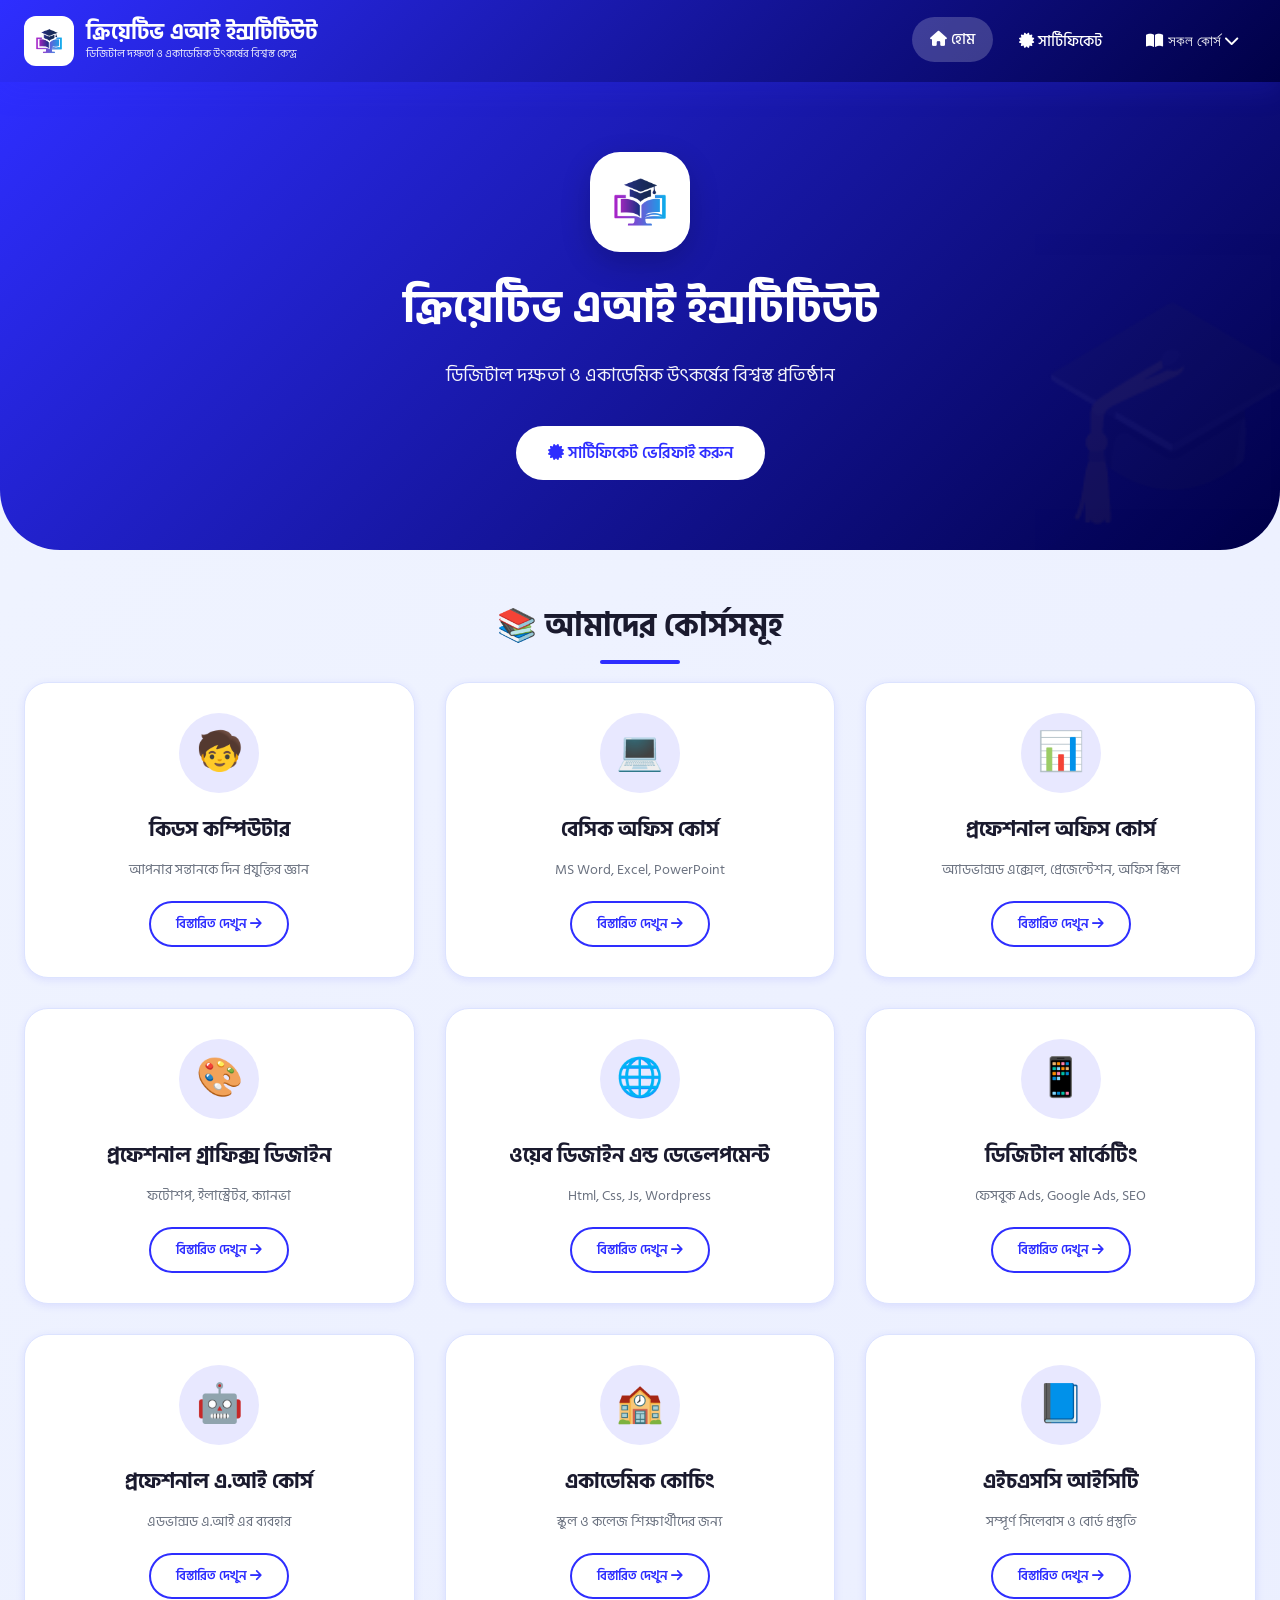
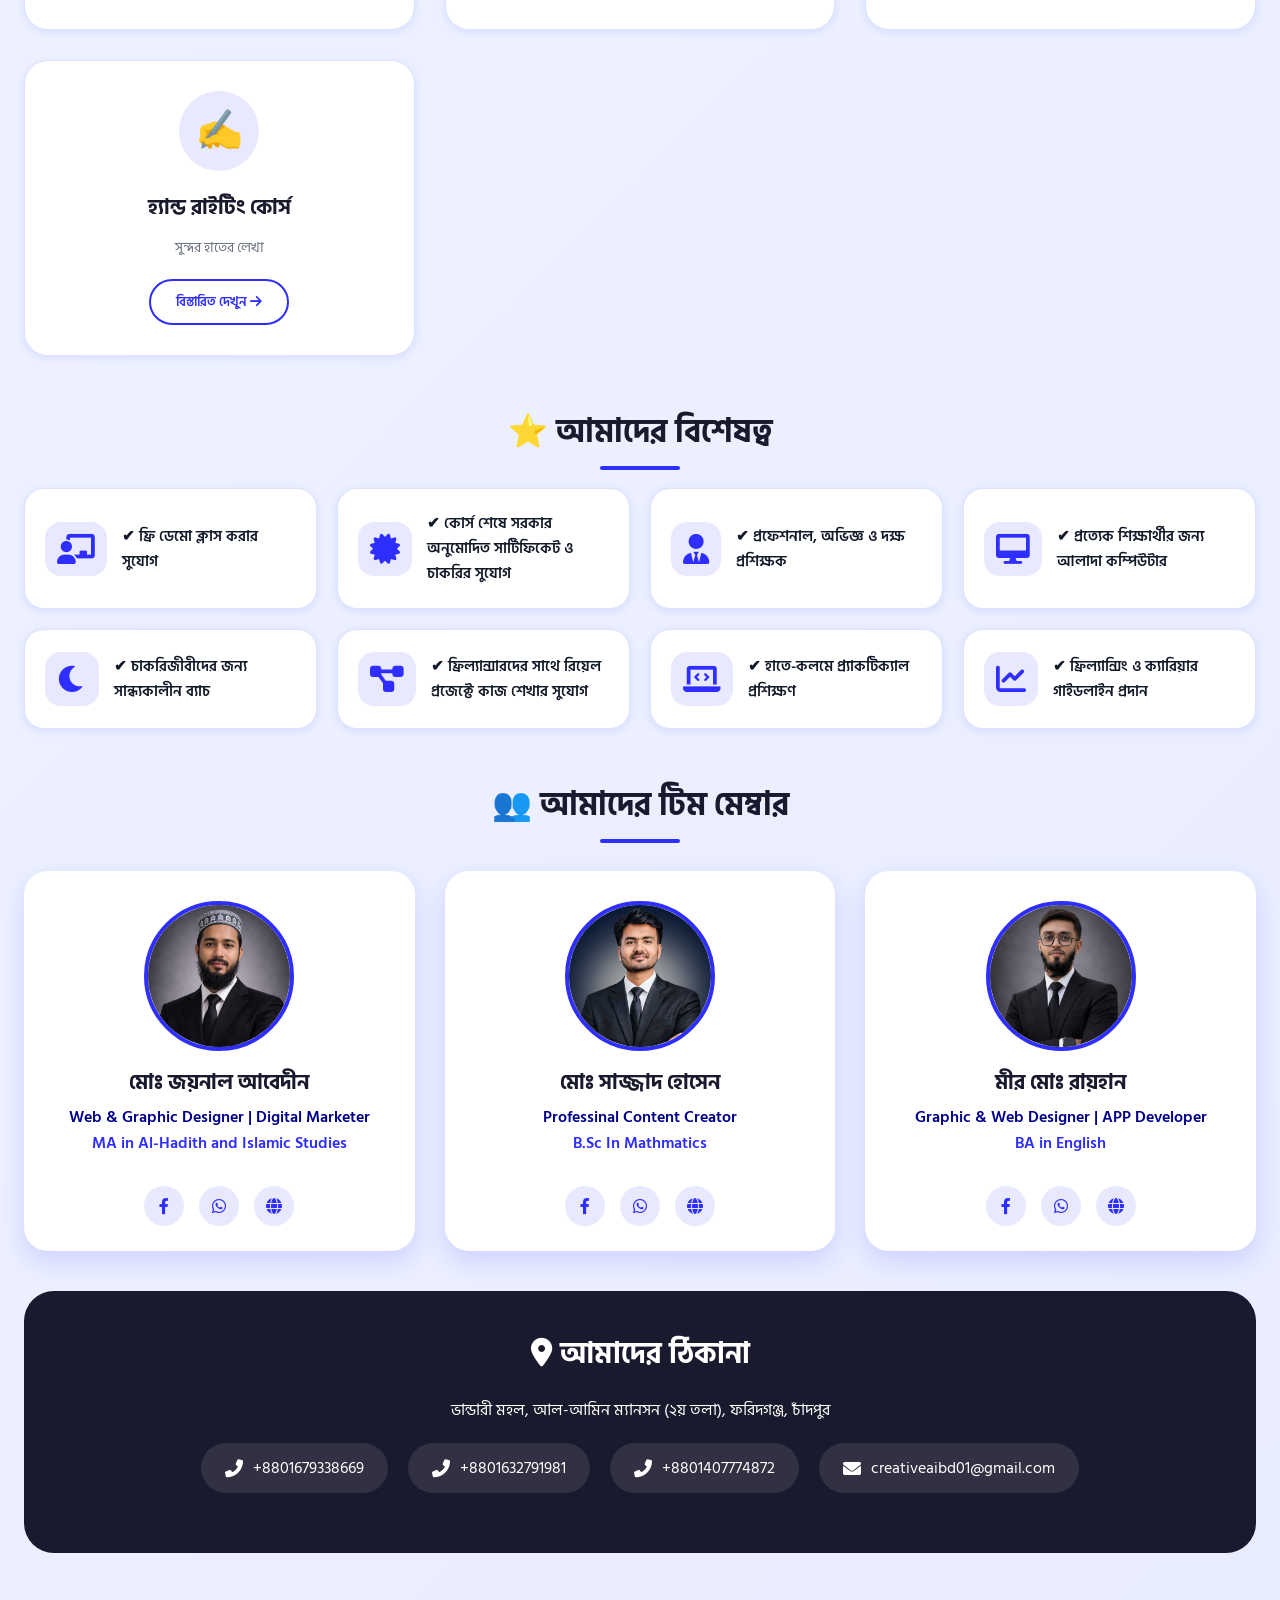
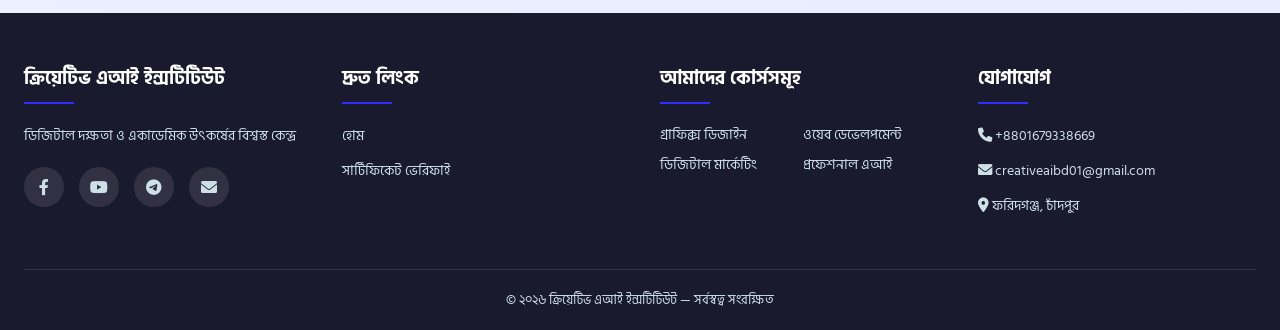
==== commit 0eac9773: "Update index.html" ====
--- a/index.html
+++ b/index.html
@@ -148,7 +148,7 @@
         <div class="team-card">
             <img src="image/joynal.jpg" alt="Md. Joynal Abedin" class="team-image" onerror="this.src='https://via.placeholder.com/150/EB5330/white?text=JOYNAL'">
             <h3>মোঃ জয়নাল আবেদীন</h3>
-            <p class="designation">MA in Al-Hadith and Islamic Studies</p>
+            <p class="designation"> <span style="color:#00008B"> Web & Graphic Designer | Digital Marketer </span><br> MA in Al-Hadith and Islamic Studies</p>
             <div class="team-social">
                 <a href="https://facebook.com/joynalar69/"><i class="fab fa-facebook-f"></i></a>
                 <a href="https://wa.me/8801679338669"><i class="fab fa-whatsapp"></i></a>
@@ -158,7 +158,7 @@
         <div class="team-card">
             <img src="image/sazzad.jpg" alt="Md. Sajjad Hossain" class="team-image" onerror="this.src='https://via.placeholder.com/150/EB5330/white?text=SAJJAD'">
             <h3>মোঃ সাজ্জাদ হোসেন</h3>
-            <p class="designation">B.Sc In Mathmatics</p>
+            <p class="designation"><span style="color:#00008B"> Professinal Content Creator </span><br>B.Sc In Mathmatics</p>
             <div class="team-social">
                 <a href="https://www.facebook.com/share/18qDtC4cmH/"><i class="fab fa-facebook-f"></i></a>
                 <a href="https://wa.me/8801632791981"><i class="fab fa-whatsapp"></i></a>
@@ -168,7 +168,7 @@
         <div class="team-card">
             <img src="image/rashed.jpg" alt="Md. Rashed Raihan" class="team-image" onerror="this.src='https://via.placeholder.com/150/EB5330/white?text=RASHED'">
             <h3>মীর মোঃ রায়হান</h3>
-            <p class="designation">BA in English</p>
+            <p class="designation"><span style="color:#00008B"> Graphic & Web Designer | APP Developer </span><br>BA in English</p>
             <div class="team-social">
                 <a href="https://www.facebook.com/TechRashadRaihan"><i class="fab fa-facebook-f"></i></a>
                 <a href="https://wa.me/8801407774872"><i class="fab fa-whatsapp"></i></a>
@@ -234,4 +234,4 @@
 
 <script src="assets/js/main.js"></script>
 </body>
-</html>+</html>
